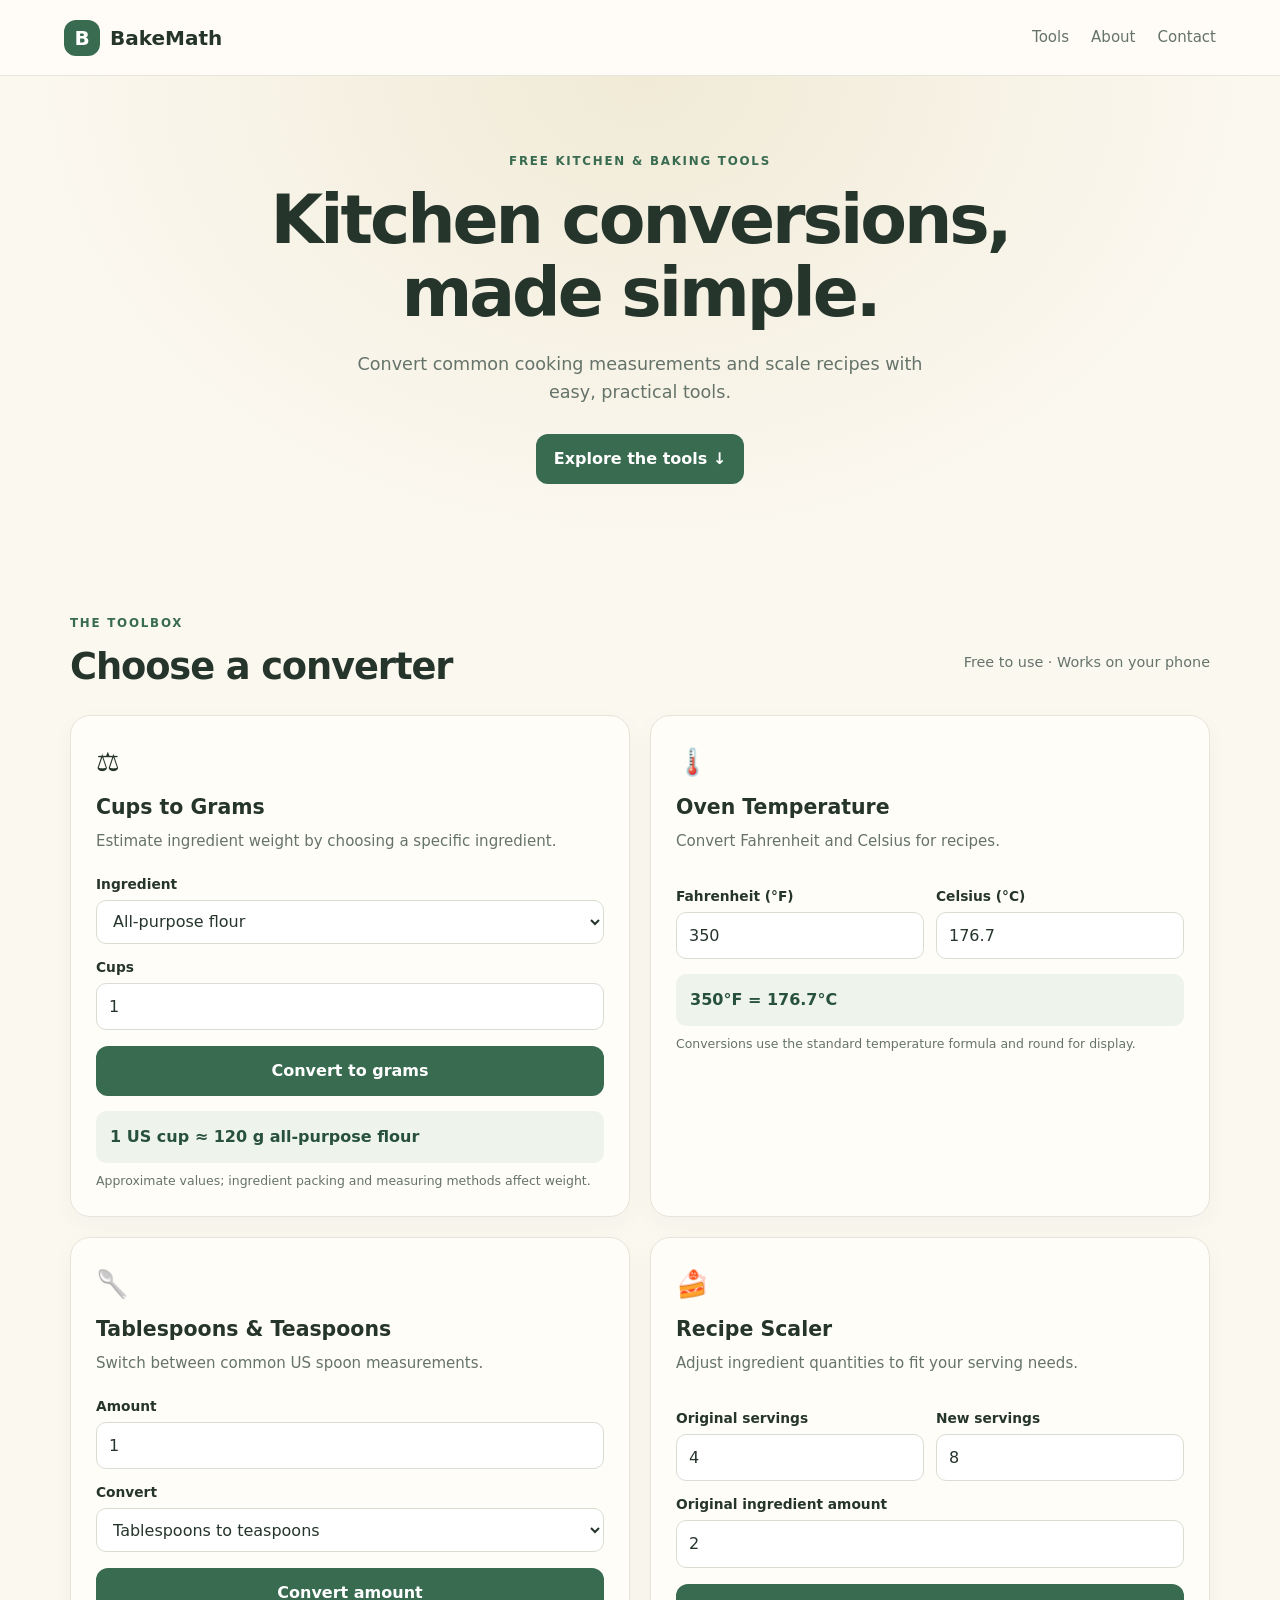
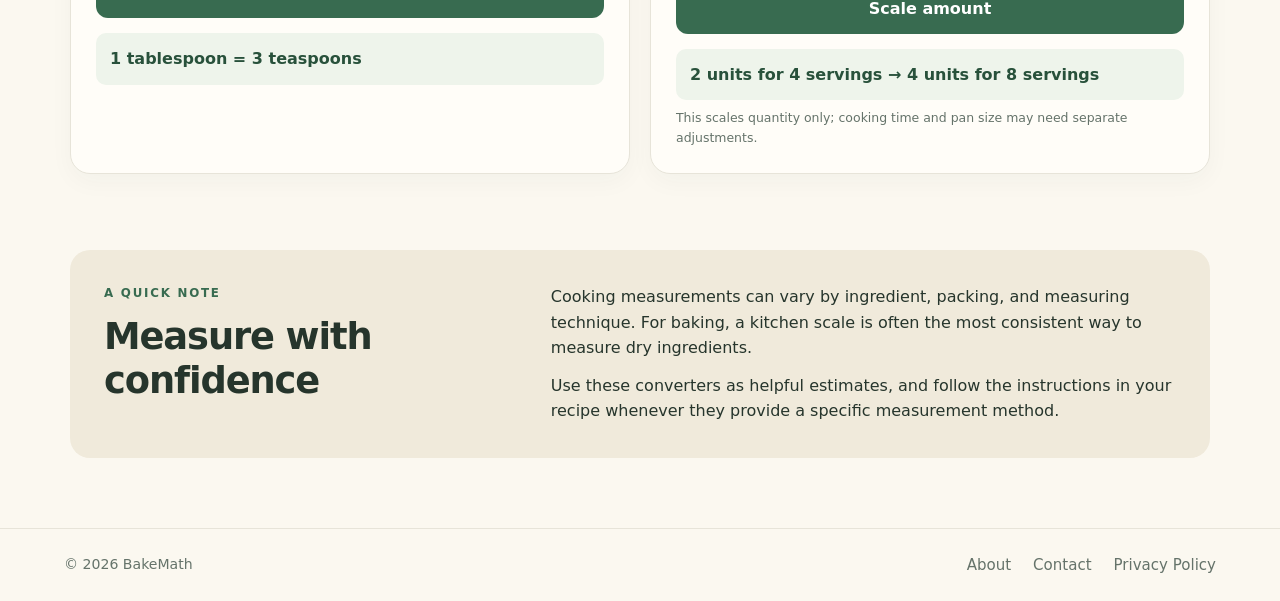
==== index.html @ f1872ac1 "Add files via upload" ====
<!doctype html>
<html lang="en">
<head>
  <meta charset="utf-8">
  <meta name="viewport" content="width=device-width, initial-scale=1">
  <title>Kitchen & Baking Converters | BakeMath</title>
  <meta name="description" content="Free kitchen and baking conversion tools for cups, grams, tablespoons, teaspoons, and oven temperatures.">
  <link rel="canonical" href="https://YOUR-DOMAIN.example/">
  <link rel="stylesheet" href="styles.css">
  <script defer src="app.js"></script>
</head>
<body>
<header class="site-header">
  <a class="brand" href="index.html" aria-label="BakeMath home"><span class="brand-mark">B</span> BakeMath</a>
  <nav><a href="#tools">Tools</a><a href="about.html">About</a><a href="contact.html">Contact</a></nav>
</header>
<main>
  <section class="hero">
    <p class="eyebrow">FREE KITCHEN & BAKING TOOLS</p>
    <h1>Kitchen conversions, made simple.</h1>
    <p class="hero-copy">Convert common cooking measurements and scale recipes with easy, practical tools.</p>
    <a class="button" href="#tools">Explore the tools ↓</a>
  </section>

  <section id="tools" class="section">
    <div class="section-heading"><div><p class="eyebrow">THE TOOLBOX</p><h2>Choose a converter</h2></div><p class="muted">Free to use · Works on your phone</p></div>
    <div class="tool-grid">
      <article class="tool-card">
        <div class="tool-icon">⚖️</div><h3>Cups to Grams</h3>
        <p>Estimate ingredient weight by choosing a specific ingredient.</p>
        <label for="ingredient">Ingredient</label>
        <select id="ingredient">
          <option value="flour">All-purpose flour</option><option value="sugar">Granulated sugar</option>
          <option value="brown">Packed brown sugar</option><option value="powdered">Powdered sugar</option>
          <option value="butter">Butter</option><option value="cocoa">Cocoa powder</option><option value="water">Water</option>
        </select>
        <label for="cups">Cups</label><input id="cups" type="number" min="0" step="any" value="1">
        <button id="convert-cups" class="button full">Convert to grams</button>
        <p id="cups-result" class="result" aria-live="polite">1 US cup ≈ 120 g all-purpose flour</p>
        <p class="fine-print">Approximate values; ingredient packing and measuring methods affect weight.</p>
      </article>
      <article class="tool-card">
        <div class="tool-icon">🌡️</div><h3>Oven Temperature</h3>
        <p>Convert Fahrenheit and Celsius for recipes.</p>
        <div class="two-fields"><div><label for="fahrenheit">Fahrenheit (°F)</label><input id="fahrenheit" type="number" value="350" step="any"></div><div><label for="celsius">Celsius (°C)</label><input id="celsius" type="number" value="177" step="any"></div></div>
        <p id="temp-result" class="result" aria-live="polite">350°F = 176.7°C</p>
        <p class="fine-print">Conversions use the standard temperature formula and round for display.</p>
      </article>
      <article class="tool-card">
        <div class="tool-icon">🥄</div><h3>Tablespoons & Teaspoons</h3>
        <p>Switch between common US spoon measurements.</p>
        <label for="spoon-amount">Amount</label><input id="spoon-amount" type="number" min="0" step="any" value="1">
        <label for="spoon-direction">Convert</label><select id="spoon-direction"><option value="tbsp-tsp">Tablespoons to teaspoons</option><option value="tsp-tbsp">Teaspoons to tablespoons</option></select>
        <button id="convert-spoon" class="button full">Convert amount</button>
        <p id="spoon-result" class="result" aria-live="polite">1 tablespoon = 3 teaspoons</p>
      </article>
      <article class="tool-card">
        <div class="tool-icon">🍰</div><h3>Recipe Scaler</h3>
        <p>Adjust ingredient quantities to fit your serving needs.</p>
        <div class="two-fields"><div><label for="original-servings">Original servings</label><input id="original-servings" type="number" min="1" step="1" value="4"></div><div><label for="new-servings">New servings</label><input id="new-servings" type="number" min="1" step="1" value="8"></div></div>
        <label for="original-amount">Original ingredient amount</label><input id="original-amount" type="number" min="0" step="any" value="2">
        <button id="scale-recipe" class="button full">Scale amount</button>
        <p id="scale-result" class="result" aria-live="polite">2 units for 4 servings → 4 units for 8 servings</p>
        <p class="fine-print">This scales quantity only; cooking time and pan size may need separate adjustments.</p>
      </article>
    </div>
  </section>

  <section class="info-section">
    <div><p class="eyebrow">A QUICK NOTE</p><h2>Measure with confidence</h2></div>
    <div><p>Cooking measurements can vary by ingredient, packing, and measuring technique. For baking, a kitchen scale is often the most consistent way to measure dry ingredients.</p><p>Use these converters as helpful estimates, and follow the instructions in your recipe whenever they provide a specific measurement method.</p></div>
  </section>
</main>
<footer class="site-footer"><span>© <span id="year"></span> BakeMath</span><div><a href="about.html">About</a><a href="contact.html">Contact</a><a href="privacy.html">Privacy Policy</a></div></footer>
</body>
</html>
---- styles.css ----
:root{--ink:#26352c;--muted:#65736a;--green:#386b50;--green-dark:#28513b;--cream:#fbf8f0;--paper:#fffdf8;--line:#e7e4d9;--gold:#e7b85b}
*{box-sizing:border-box}html{scroll-behavior:smooth}body{margin:0;background:var(--cream);color:var(--ink);font-family:Inter,ui-sans-serif,system-ui,-apple-system,BlinkMacSystemFont,"Segoe UI",sans-serif;line-height:1.6}.site-header{height:auto;min-height:76px;padding:16px max(5vw,20px);display:flex;align-items:center;justify-content:space-between;gap:20px;border-bottom:1px solid var(--line);background:rgba(255,253,248,.92)}.brand{display:flex;align-items:center;gap:10px;color:var(--ink);text-decoration:none;font-weight:800;font-size:1.25rem}.brand-mark{display:grid;place-items:center;width:36px;height:36px;border-radius:12px;background:var(--green);color:white;font-weight:900}.site-header nav,.site-footer div{display:flex;gap:22px;flex-wrap:wrap}.site-header nav a,.site-footer a{color:var(--muted);text-decoration:none;font-size:.94rem}.site-header nav a:hover,.site-footer a:hover{color:var(--green)}.hero{padding:76px 20px 82px;text-align:center;background:radial-gradient(ellipse at top,#f0ead6 0%,var(--cream) 68%)}.eyebrow{font-size:.74rem;letter-spacing:.15em;font-weight:800;color:var(--green);margin:0 0 12px}.hero h1{font-size:clamp(2.3rem,6vw,4.25rem);line-height:1.08;letter-spacing:-.045em;max-width:800px;margin:0 auto 20px}.hero-copy{max-width:600px;margin:0 auto 28px;color:var(--muted);font-size:1.1rem}.button{display:inline-flex;align-items:center;justify-content:center;border:0;border-radius:12px;padding:12px 18px;background:var(--green);color:white;font:inherit;font-weight:750;text-decoration:none;cursor:pointer;transition:background .15s}.button:hover{background:var(--green-dark)}.button:focus-visible,input:focus-visible,select:focus-visible{outline:3px solid var(--gold);outline-offset:2px}.section{max-width:1180px;margin:0 auto;padding:48px 20px 76px}.section-heading{display:flex;justify-content:space-between;align-items:end;gap:20px;margin-bottom:26px}.section h2,.info-section h2{font-size:clamp(1.7rem,3vw,2.3rem);letter-spacing:-.03em;line-height:1.2;margin:0}.muted{color:var(--muted);font-size:.9rem}.tool-grid{display:grid;grid-template-columns:repeat(2,minmax(0,1fr));gap:20px}.tool-card{background:var(--paper);border:1px solid var(--line);border-radius:20px;padding:25px;box-shadow:0 8px 24px rgba(38,53,44,.035)}.tool-icon{font-size:1.65rem;margin-bottom:8px}.tool-card h3{margin:0 0 5px;font-size:1.28rem}.tool-card>p:not(.result):not(.fine-print){margin:0 0 20px;color:var(--muted);font-size:.94rem}.tool-card label{display:block;font-size:.86rem;font-weight:700;margin:12px 0 5px}.tool-card input,.tool-card select{width:100%;min-height:44px;padding:10px 12px;border:1px solid #d9ddd4;border-radius:10px;background:#fff;color:var(--ink);font:inherit}.full{width:100%;margin-top:16px}.result{padding:13px 14px;margin:15px 0 8px;border-radius:10px;background:#eef4eb;color:var(--green-dark);font-weight:800;overflow-wrap:anywhere}.fine-print{font-size:.78rem;color:var(--muted);margin:8px 0 0}.two-fields{display:grid;grid-template-columns:1fr 1fr;gap:12px}.info-section{max-width:1140px;margin:0 auto 70px;padding:34px;display:grid;grid-template-columns:.8fr 1.2fr;gap:30px;border-radius:20px;background:#f0eadb}.info-section p{margin:0 0 12px}.info-section p:last-child{margin-bottom:0}.site-footer{border-top:1px solid var(--line);padding:24px max(5vw,20px);display:flex;justify-content:space-between;gap:18px;flex-wrap:wrap;color:var(--muted);font-size:.88rem}.content-page{max-width:820px;margin:0 auto;padding:64px 22px 90px;min-height:65vh}.content-page h1{font-size:clamp(2rem,5vw,3.3rem);line-height:1.15}.content-page h2{margin-top:30px}.content-page p,.content-page li{color:#4f5d53}.content-page a{color:var(--green)}
@media(max-width:720px){.site-header{align-items:flex-start;flex-direction:column}.site-header nav{gap:16px}.hero{padding:58px 20px}.section-heading{align-items:flex-start;flex-direction:column}.tool-grid{grid-template-columns:1fr}.tool-card{padding:21px}.info-section{grid-template-columns:1fr;margin:0 16px 50px;padding:24px}.site-footer{flex-direction:column}.two-fields{gap:10px}}
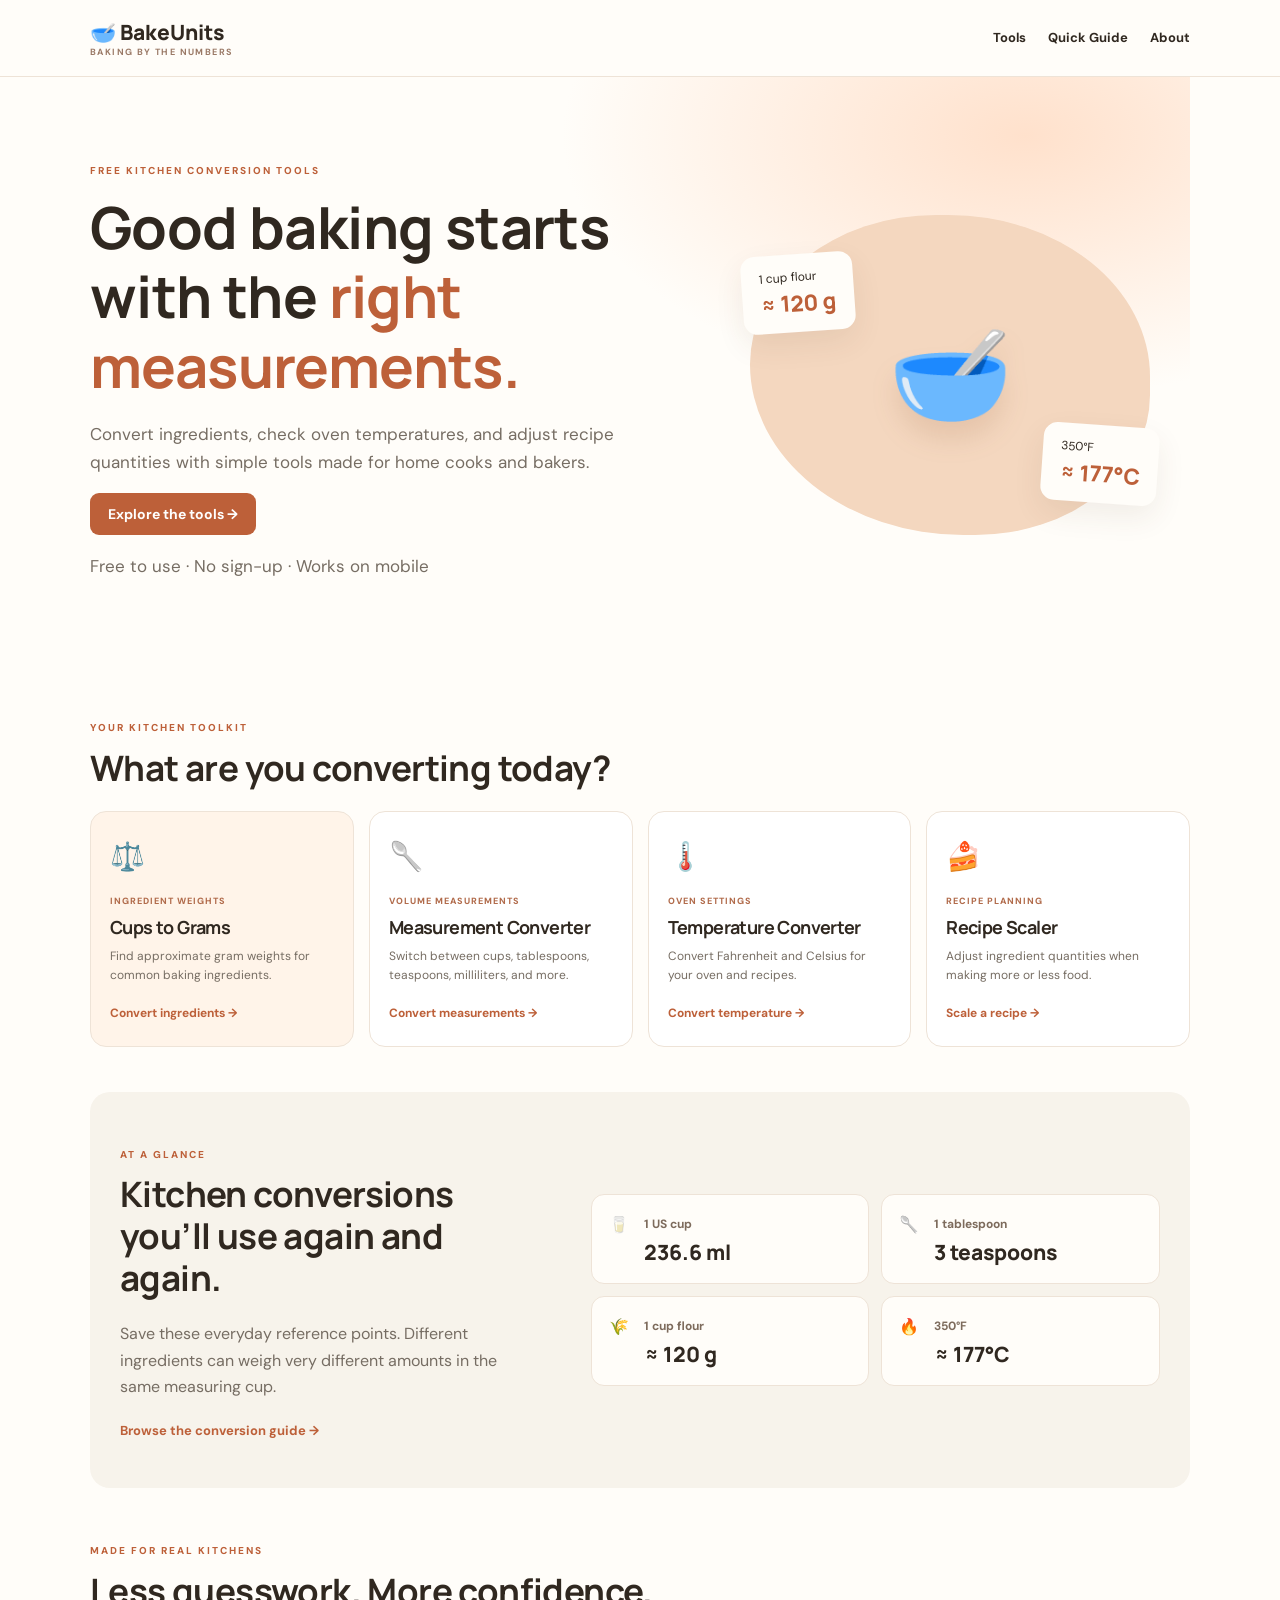
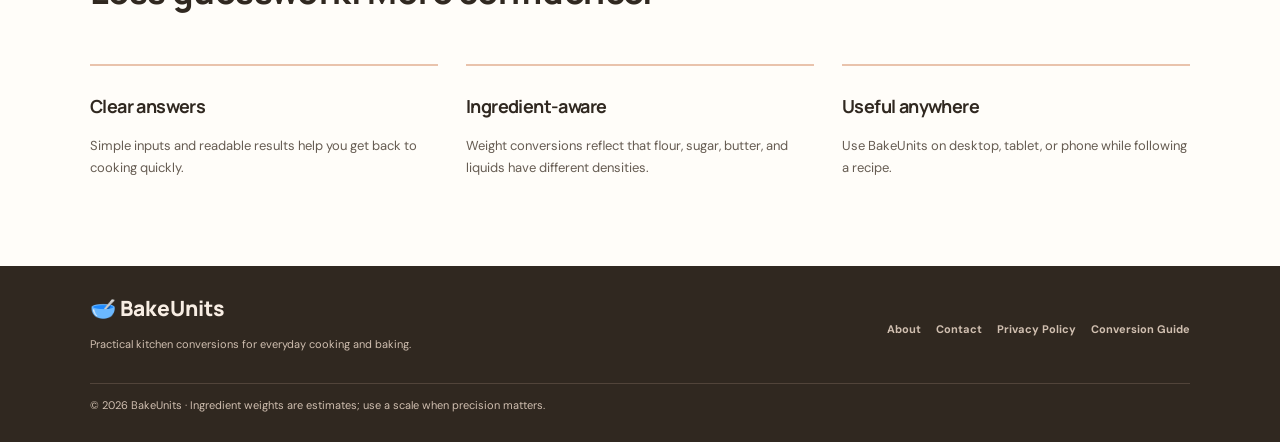
==== commit bfe70e5f: "Add files via upload" ====
--- a/index.html
+++ b/index.html
@@ -1,76 +1 @@
-<!doctype html>
-<html lang="en">
-<head>
-  <meta charset="utf-8">
-  <meta name="viewport" content="width=device-width, initial-scale=1">
-  <title>Kitchen & Baking Converters | BakeMath</title>
-  <meta name="description" content="Free kitchen and baking conversion tools for cups, grams, tablespoons, teaspoons, and oven temperatures.">
-  <link rel="canonical" href="https://YOUR-DOMAIN.example/">
-  <link rel="stylesheet" href="styles.css">
-  <script defer src="app.js"></script>
-</head>
-<body>
-<header class="site-header">
-  <a class="brand" href="index.html" aria-label="BakeMath home"><span class="brand-mark">B</span> BakeMath</a>
-  <nav><a href="#tools">Tools</a><a href="about.html">About</a><a href="contact.html">Contact</a></nav>
-</header>
-<main>
-  <section class="hero">
-    <p class="eyebrow">FREE KITCHEN & BAKING TOOLS</p>
-    <h1>Kitchen conversions, made simple.</h1>
-    <p class="hero-copy">Convert common cooking measurements and scale recipes with easy, practical tools.</p>
-    <a class="button" href="#tools">Explore the tools ↓</a>
-  </section>
-
-  <section id="tools" class="section">
-    <div class="section-heading"><div><p class="eyebrow">THE TOOLBOX</p><h2>Choose a converter</h2></div><p class="muted">Free to use · Works on your phone</p></div>
-    <div class="tool-grid">
-      <article class="tool-card">
-        <div class="tool-icon">⚖️</div><h3>Cups to Grams</h3>
-        <p>Estimate ingredient weight by choosing a specific ingredient.</p>
-        <label for="ingredient">Ingredient</label>
-        <select id="ingredient">
-          <option value="flour">All-purpose flour</option><option value="sugar">Granulated sugar</option>
-          <option value="brown">Packed brown sugar</option><option value="powdered">Powdered sugar</option>
-          <option value="butter">Butter</option><option value="cocoa">Cocoa powder</option><option value="water">Water</option>
-        </select>
-        <label for="cups">Cups</label><input id="cups" type="number" min="0" step="any" value="1">
-        <button id="convert-cups" class="button full">Convert to grams</button>
-        <p id="cups-result" class="result" aria-live="polite">1 US cup ≈ 120 g all-purpose flour</p>
-        <p class="fine-print">Approximate values; ingredient packing and measuring methods affect weight.</p>
-      </article>
-      <article class="tool-card">
-        <div class="tool-icon">🌡️</div><h3>Oven Temperature</h3>
-        <p>Convert Fahrenheit and Celsius for recipes.</p>
-        <div class="two-fields"><div><label for="fahrenheit">Fahrenheit (°F)</label><input id="fahrenheit" type="number" value="350" step="any"></div><div><label for="celsius">Celsius (°C)</label><input id="celsius" type="number" value="177" step="any"></div></div>
-        <p id="temp-result" class="result" aria-live="polite">350°F = 176.7°C</p>
-        <p class="fine-print">Conversions use the standard temperature formula and round for display.</p>
-      </article>
-      <article class="tool-card">
-        <div class="tool-icon">🥄</div><h3>Tablespoons & Teaspoons</h3>
-        <p>Switch between common US spoon measurements.</p>
-        <label for="spoon-amount">Amount</label><input id="spoon-amount" type="number" min="0" step="any" value="1">
-        <label for="spoon-direction">Convert</label><select id="spoon-direction"><option value="tbsp-tsp">Tablespoons to teaspoons</option><option value="tsp-tbsp">Teaspoons to tablespoons</option></select>
-        <button id="convert-spoon" class="button full">Convert amount</button>
-        <p id="spoon-result" class="result" aria-live="polite">1 tablespoon = 3 teaspoons</p>
-      </article>
-      <article class="tool-card">
-        <div class="tool-icon">🍰</div><h3>Recipe Scaler</h3>
-        <p>Adjust ingredient quantities to fit your serving needs.</p>
-        <div class="two-fields"><div><label for="original-servings">Original servings</label><input id="original-servings" type="number" min="1" step="1" value="4"></div><div><label for="new-servings">New servings</label><input id="new-servings" type="number" min="1" step="1" value="8"></div></div>
-        <label for="original-amount">Original ingredient amount</label><input id="original-amount" type="number" min="0" step="any" value="2">
-        <button id="scale-recipe" class="button full">Scale amount</button>
-        <p id="scale-result" class="result" aria-live="polite">2 units for 4 servings → 4 units for 8 servings</p>
-        <p class="fine-print">This scales quantity only; cooking time and pan size may need separate adjustments.</p>
-      </article>
-    </div>
-  </section>
-
-  <section class="info-section">
-    <div><p class="eyebrow">A QUICK NOTE</p><h2>Measure with confidence</h2></div>
-    <div><p>Cooking measurements can vary by ingredient, packing, and measuring technique. For baking, a kitchen scale is often the most consistent way to measure dry ingredients.</p><p>Use these converters as helpful estimates, and follow the instructions in your recipe whenever they provide a specific measurement method.</p></div>
-  </section>
-</main>
-<footer class="site-footer"><span>© <span id="year"></span> BakeMath</span><div><a href="about.html">About</a><a href="contact.html">Contact</a><a href="privacy.html">Privacy Policy</a></div></footer>
-</body>
-</html>+<!doctype html><html lang="en"><head><meta charset="utf-8"><meta name="viewport" content="width=device-width,initial-scale=1"><title>Free Kitchen & Baking Converters | BakeUnits</title><meta name="description" content="Convert cups to grams by ingredient, kitchen measurements, oven temperatures, and recipe quantities with free BakeUnits tools."><link rel="canonical" href="https://bakeunits.com/"><link rel="stylesheet" href="/styles.css"><script defer src="/app.js"></script></head><body><header><a class="brand" href="/">🥣 BakeUnits <small>BAKING BY THE NUMBERS</small></a><nav><a href="#tools">Tools</a><a href="/conversions.html">Quick Guide</a><a href="/about.html">About</a></nav></header><main><section class="hero"><div><p class="eyebrow">FREE KITCHEN CONVERSION TOOLS</p><h1>Good baking starts with the <em>right measurements.</em></h1><p>Convert ingredients, check oven temperatures, and adjust recipe quantities with simple tools made for home cooks and bakers.</p><a class="button" href="#tools">Explore the tools →</a><p class="sub">Free to use · No sign-up · Works on mobile</p></div><div class="art"><div class="bubble">1 cup flour<strong>≈ 120 g</strong></div><div class="bowl">🥣</div><div class="bubble second">350°F<strong>≈ 177°C</strong></div></div></section><section id="tools"><p class="eyebrow">YOUR KITCHEN TOOLKIT</p><h2>What are you converting today?</h2><div class="cards"><a class="card" href="/cups-to-grams.html"><span>⚖️</span><small>INGREDIENT WEIGHTS</small><h3>Cups to Grams</h3><p>Find approximate gram weights for common baking ingredients.</p><b>Convert ingredients →</b></a><a class="card" href="/measurement-converter.html"><span>🥄</span><small>VOLUME MEASUREMENTS</small><h3>Measurement Converter</h3><p>Switch between cups, tablespoons, teaspoons, milliliters, and more.</p><b>Convert measurements →</b></a><a class="card" href="/temperature-converter.html"><span>🌡️</span><small>OVEN SETTINGS</small><h3>Temperature Converter</h3><p>Convert Fahrenheit and Celsius for your oven and recipes.</p><b>Convert temperature →</b></a><a class="card" href="/recipe-scaler.html"><span>🍰</span><small>RECIPE PLANNING</small><h3>Recipe Scaler</h3><p>Adjust ingredient quantities when making more or less food.</p><b>Scale a recipe →</b></a></div></section><section class="quick"><div><p class="eyebrow">AT A GLANCE</p><h2>Kitchen conversions you’ll use again and again.</h2><p>Save these everyday reference points. Different ingredients can weigh very different amounts in the same measuring cup.</p><a href="/conversions.html">Browse the conversion guide →</a></div><div class="facts"><div>🥛 <b>1 US cup</b><strong>236.6 ml</strong></div><div>🥄 <b>1 tablespoon</b><strong>3 teaspoons</strong></div><div>🌾 <b>1 cup flour</b><strong>≈ 120 g</strong></div><div>🔥 <b>350°F</b><strong>≈ 177°C</strong></div></div></section><section><p class="eyebrow">MADE FOR REAL KITCHENS</p><h2>Less guesswork. More confidence.</h2><div class="benefits"><article><h3>Clear answers</h3><p>Simple inputs and readable results help you get back to cooking quickly.</p></article><article><h3>Ingredient-aware</h3><p>Weight conversions reflect that flour, sugar, butter, and liquids have different densities.</p></article><article><h3>Useful anywhere</h3><p>Use BakeUnits on desktop, tablet, or phone while following a recipe.</p></article></div></section></main><footer><div><a class="brand" href="/">🥣 BakeUnits</a><p>Practical kitchen conversions for everyday cooking and baking.</p></div><nav><a href="/about.html">About</a><a href="/contact.html">Contact</a><a href="/privacy.html">Privacy Policy</a><a href="/conversions.html">Conversion Guide</a></nav><p>© <span data-year>2026</span> BakeUnits · Ingredient weights are estimates; use a scale when precision matters.</p></footer></body></html>
--- a/styles.css
+++ b/styles.css
@@ -1,3 +1 @@
-:root{--ink:#26352c;--muted:#65736a;--green:#386b50;--green-dark:#28513b;--cream:#fbf8f0;--paper:#fffdf8;--line:#e7e4d9;--gold:#e7b85b}
-*{box-sizing:border-box}html{scroll-behavior:smooth}body{margin:0;background:var(--cream);color:var(--ink);font-family:Inter,ui-sans-serif,system-ui,-apple-system,BlinkMacSystemFont,"Segoe UI",sans-serif;line-height:1.6}.site-header{height:auto;min-height:76px;padding:16px max(5vw,20px);display:flex;align-items:center;justify-content:space-between;gap:20px;border-bottom:1px solid var(--line);background:rgba(255,253,248,.92)}.brand{display:flex;align-items:center;gap:10px;color:var(--ink);text-decoration:none;font-weight:800;font-size:1.25rem}.brand-mark{display:grid;place-items:center;width:36px;height:36px;border-radius:12px;background:var(--green);color:white;font-weight:900}.site-header nav,.site-footer div{display:flex;gap:22px;flex-wrap:wrap}.site-header nav a,.site-footer a{color:var(--muted);text-decoration:none;font-size:.94rem}.site-header nav a:hover,.site-footer a:hover{color:var(--green)}.hero{padding:76px 20px 82px;text-align:center;background:radial-gradient(ellipse at top,#f0ead6 0%,var(--cream) 68%)}.eyebrow{font-size:.74rem;letter-spacing:.15em;font-weight:800;color:var(--green);margin:0 0 12px}.hero h1{font-size:clamp(2.3rem,6vw,4.25rem);line-height:1.08;letter-spacing:-.045em;max-width:800px;margin:0 auto 20px}.hero-copy{max-width:600px;margin:0 auto 28px;color:var(--muted);font-size:1.1rem}.button{display:inline-flex;align-items:center;justify-content:center;border:0;border-radius:12px;padding:12px 18px;background:var(--green);color:white;font:inherit;font-weight:750;text-decoration:none;cursor:pointer;transition:background .15s}.button:hover{background:var(--green-dark)}.button:focus-visible,input:focus-visible,select:focus-visible{outline:3px solid var(--gold);outline-offset:2px}.section{max-width:1180px;margin:0 auto;padding:48px 20px 76px}.section-heading{display:flex;justify-content:space-between;align-items:end;gap:20px;margin-bottom:26px}.section h2,.info-section h2{font-size:clamp(1.7rem,3vw,2.3rem);letter-spacing:-.03em;line-height:1.2;margin:0}.muted{color:var(--muted);font-size:.9rem}.tool-grid{display:grid;grid-template-columns:repeat(2,minmax(0,1fr));gap:20px}.tool-card{background:var(--paper);border:1px solid var(--line);border-radius:20px;padding:25px;box-shadow:0 8px 24px rgba(38,53,44,.035)}.tool-icon{font-size:1.65rem;margin-bottom:8px}.tool-card h3{margin:0 0 5px;font-size:1.28rem}.tool-card>p:not(.result):not(.fine-print){margin:0 0 20px;color:var(--muted);font-size:.94rem}.tool-card label{display:block;font-size:.86rem;font-weight:700;margin:12px 0 5px}.tool-card input,.tool-card select{width:100%;min-height:44px;padding:10px 12px;border:1px solid #d9ddd4;border-radius:10px;background:#fff;color:var(--ink);font:inherit}.full{width:100%;margin-top:16px}.result{padding:13px 14px;margin:15px 0 8px;border-radius:10px;background:#eef4eb;color:var(--green-dark);font-weight:800;overflow-wrap:anywhere}.fine-print{font-size:.78rem;color:var(--muted);margin:8px 0 0}.two-fields{display:grid;grid-template-columns:1fr 1fr;gap:12px}.info-section{max-width:1140px;margin:0 auto 70px;padding:34px;display:grid;grid-template-columns:.8fr 1.2fr;gap:30px;border-radius:20px;background:#f0eadb}.info-section p{margin:0 0 12px}.info-section p:last-child{margin-bottom:0}.site-footer{border-top:1px solid var(--line);padding:24px max(5vw,20px);display:flex;justify-content:space-between;gap:18px;flex-wrap:wrap;color:var(--muted);font-size:.88rem}.content-page{max-width:820px;margin:0 auto;padding:64px 22px 90px;min-height:65vh}.content-page h1{font-size:clamp(2rem,5vw,3.3rem);line-height:1.15}.content-page h2{margin-top:30px}.content-page p,.content-page li{color:#4f5d53}.content-page a{color:var(--green)}
-@media(max-width:720px){.site-header{align-items:flex-start;flex-direction:column}.site-header nav{gap:16px}.hero{padding:58px 20px}.section-heading{align-items:flex-start;flex-direction:column}.tool-grid{grid-template-columns:1fr}.tool-card{padding:21px}.info-section{grid-template-columns:1fr;margin:0 16px 50px;padding:24px}.site-footer{flex-direction:column}.two-fields{gap:10px}}
+@import url('https://fonts.googleapis.com/css2?family=DM+Sans:wght@400;500;600;700&family=Manrope:wght@400;600;700;800&display=swap');:root{--ink:#302820;--muted:#766d63;--cream:#fff8f0;--orange:#bd6039;--line:#eee3d7;--sage:#dce5d6}*{box-sizing:border-box}body{margin:0;color:var(--ink);background:#fffdf9;font:16px/1.65 'DM Sans',Arial,sans-serif}a{color:inherit;text-decoration:none}header{background:#fffdf9;border-bottom:1px solid var(--line);padding:18px max(22px,calc((100% - 1100px)/2));display:flex;justify-content:space-between;align-items:center;gap:20px;position:sticky;top:0;z-index:5}.brand{font:800 21px Manrope,sans-serif}.brand small{display:block;font:700 9px 'DM Sans';letter-spacing:1.4px;color:#9a7966}nav{display:flex;gap:22px;font-size:13px;font-weight:700}nav a:hover,article a,footer a:hover{color:var(--orange)}main{max-width:1100px;width:calc(100% - 36px);margin:auto}.hero{display:grid;grid-template-columns:1.1fr .9fr;gap:35px;align-items:center;padding:76px 0 68px;background:radial-gradient(ellipse at 85% 10%,#ffe1cc,transparent 35%)}.eyebrow{font-size:10px;font-weight:800;letter-spacing:2px;color:var(--orange)}h1,h2,h3{font-family:Manrope,Arial,sans-serif;line-height:1.2;letter-spacing:-.6px}h1{font-size:clamp(38px,5vw,58px);margin:12px 0 20px}h1 em{font-style:normal;color:var(--orange)}h2{font-size:clamp(27px,3vw,35px);margin:10px 0 22px}h3{font-size:18px}p{color:var(--muted)}.hero>div:first-child>p:not(.eyebrow){font-size:17px;max-width:550px}.button,.primary{display:inline-block;background:var(--orange);color:white;border:0;border-radius:9px;padding:12px 18px;font:700 14px 'DM Sans';cursor:pointer}.sub{font-size:12px}.art{height:320px;max-width:400px;width:100%;margin:auto;background:#f4d7bf;border-radius:48% 52% 45% 55%;position:relative;display:grid;place-items:center}.bowl{font-size:100px;filter:drop-shadow(0 18px 12px #91532b22)}.bubble{position:absolute;top:12%;left:-2%;background:#fffdf9;padding:14px 18px;border-radius:14px;box-shadow:0 12px 30px #51372215;font-size:12px;transform:rotate(-4deg)}.bubble strong{display:block;font:800 22px Manrope;color:var(--orange)}.bubble.second{top:auto;left:auto;right:-2%;bottom:10%;transform:rotate(4deg)}section:not(.hero){padding:45px 0}.cards{display:grid;grid-template-columns:repeat(4,1fr);gap:15px}.card{padding:22px 19px;border:1px solid var(--line);border-radius:16px;background:white;min-height:235px;display:flex;flex-direction:column;transition:.2s}.card:first-child{background:#fff4e9}.card:hover{transform:translateY(-4px);border-color:#e4b79e;box-shadow:0 15px 30px #51372210}.card span{font-size:28px}.card small{font-size:9px;letter-spacing:1px;color:#b16b4b;font-weight:800;margin-top:14px}.card h3{margin:8px 0}.card p{font-size:12px;margin:0 0 18px}.card b{color:var(--orange);font-size:12px;margin-top:auto}.quick{background:#f7f3eb;display:grid;grid-template-columns:.85fr 1.15fr;gap:50px;align-items:center;padding:45px 30px!important;border-radius:20px}.quick a{font-weight:700;color:var(--orange);font-size:13px}.facts{display:grid;grid-template-columns:1fr 1fr;gap:12px}.facts div{background:#fffdf9;border:1px solid var(--line);border-radius:13px;padding:17px;display:grid;grid-template-columns:35px 1fr;align-items:center}.facts div:first-letter{font-size:20px}.facts b{font-size:12px;color:#7d6b5c}.facts strong{font:800 21px Manrope;grid-column:2}.benefits{display:grid;grid-template-columns:repeat(3,1fr);gap:28px}.benefits article{border-top:2px solid #e9c3ac;padding-top:12px}.benefits p{font-size:13px}.inner{padding:45px 0 75px}.inner h1{font-size:clamp(35px,4vw,46px)}.inner>p{max-width:760px}.columns{display:grid;grid-template-columns:1fr 1fr;gap:20px;margin:30px 0}.panel{background:#fff;border:1px solid var(--line);border-radius:16px;padding:23px;min-width:0}.panel h2{font-size:20px;margin:0 0 18px}.panel h3{font-size:16px}.panel label{display:block;font-size:12px;font-weight:700;color:#64584d;margin:0 0 15px}.panel input,.panel select{display:block;width:100%;padding:12px;margin-top:6px;border:1px solid #e4d7ca;border-radius:9px;background:#fffdf9;font:14px 'DM Sans';color:var(--ink)}.two{display:grid;grid-template-columns:1fr 1fr;gap:12px}.chips{display:flex;flex-wrap:wrap;gap:7px;margin:8px 0 15px}.chips button{border:1px solid #e8d9ca;background:#fffaf5;color:#7b5d49;padding:7px 10px;border-radius:8px;font:600 11px 'DM Sans';cursor:pointer}.chips button:hover{border-color:var(--orange)}.result{background:#fff4e9;border:1px solid #f2d8c5;border-radius:12px;padding:17px;margin-top:12px}.result small{color:#8a6d5a}.result strong{display:block;font:800 29px Manrope;color:var(--orange);overflow-wrap:anywhere}.result p{font-size:12px;margin-bottom:0}.note{background:#f8f5ef;padding:14px;border-radius:10px;font-size:12px;color:#766d63;margin-top:16px}table{border-collapse:collapse;width:100%;font-size:13px}td,th{padding:10px;text-align:left;border-bottom:1px solid var(--line)}th{background:#fbf3ea;font-size:11px}article{max-width:800px;margin:30px 0}article h2{font-size:23px;margin:28px 0 10px}article p,article li{font-size:14px;color:#665c52}footer{background:#302820;color:#f8eee4;padding:28px max(22px,calc((100% - 1100px)/2));display:flex;align-items:center;justify-content:space-between;gap:18px;flex-wrap:wrap}footer p,footer nav{font-size:11px;color:#d0bfb0}footer nav{display:flex;gap:15px;flex-wrap:wrap}footer>p{width:100%;border-top:1px solid #51443a;padding-top:12px;margin:0}.prose{max-width:820px}.prose h2{font-size:23px;margin:28px 0 10px}.prose p{font-size:14px}.ingredient-row{display:grid;grid-template-columns:1fr 1.3fr;gap:10px}@media(max-width:850px){.cards{grid-template-columns:repeat(2,1fr)}.columns{grid-template-columns:1fr}.hero{gap:18px}.quick{gap:24px}}@media(max-width:600px){header{padding:14px 18px}.brand{font-size:18px}nav{gap:12px;font-size:12px}.hero{grid-template-columns:1fr;padding:42px 0 25px}.hero h1{font-size:42px}.art{height:250px;width:85%;margin:15px auto 0}.cards{gap:10px}.card{padding:15px;min-height:225px}.card h3{font-size:16px}.card p{font-size:11px}.quick{grid-template-columns:1fr;padding:25px 17px!important}.facts{gap:9px}.facts div{padding:12px 9px;grid-template-columns:28px 1fr}.facts strong{font-size:18px}.benefits{grid-template-columns:1fr;gap:10px}.two{gap:8px}.panel{padding:17px}.inner{padding-top:30px}.ingredient-row{gap:8px}footer{align-items:flex-start;flex-direction:column}footer>p{width:100%}}
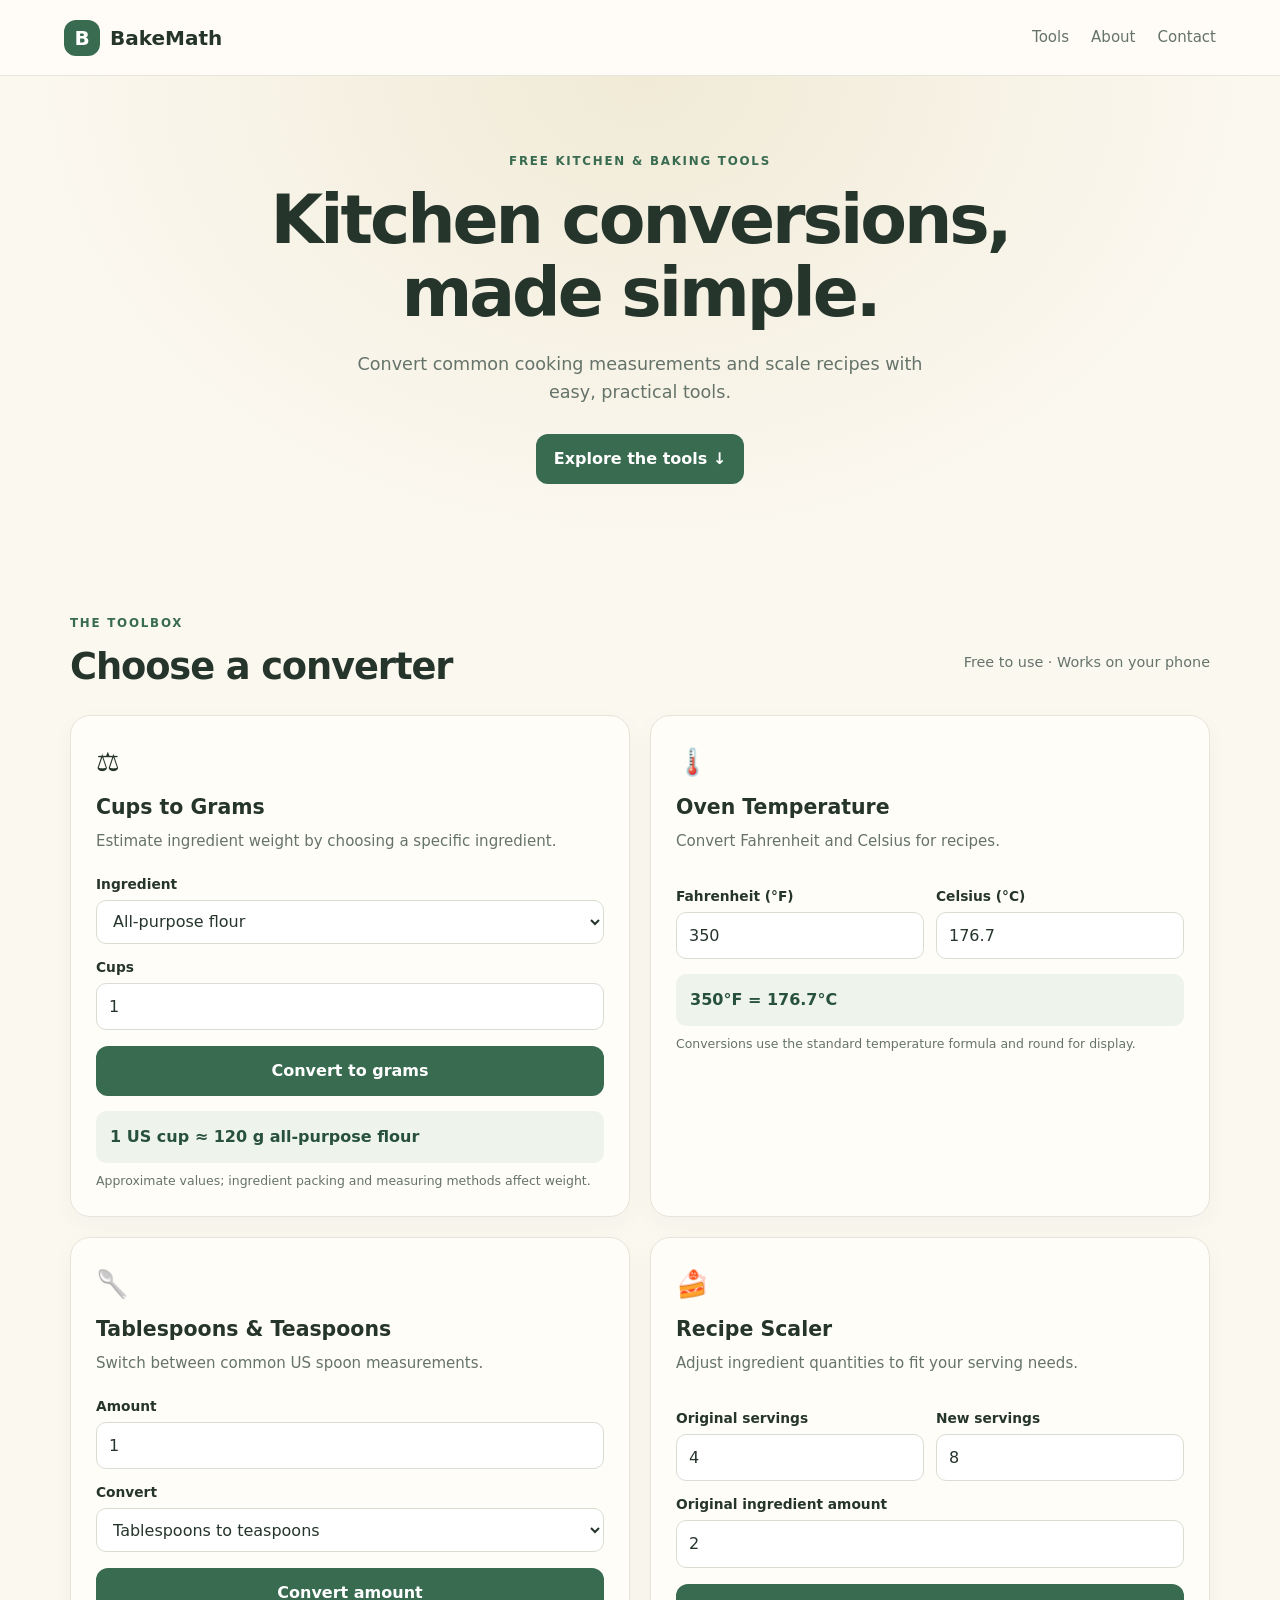
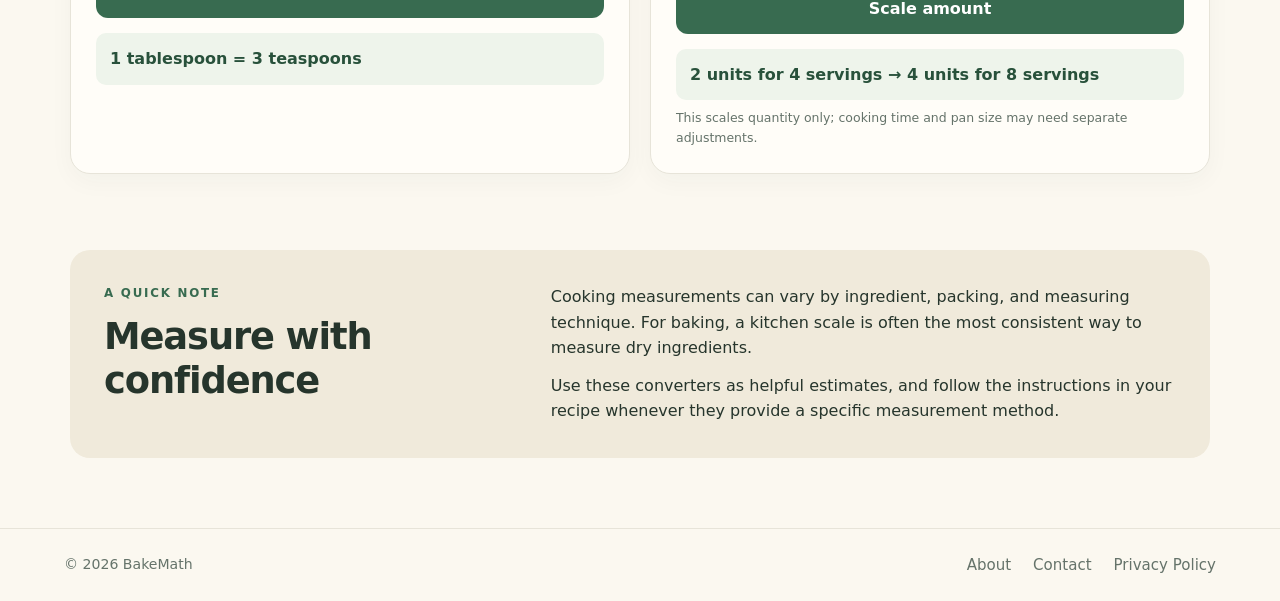
==== commit cb46049d: "Add files via upload" ====
--- a/index.html
+++ b/index.html
@@ -1 +1,76 @@
-<!doctype html><html lang="en"><head><meta charset="utf-8"><meta name="viewport" content="width=device-width,initial-scale=1"><title>Free Kitchen & Baking Converters | BakeUnits</title><meta name="description" content="Convert cups to grams by ingredient, kitchen measurements, oven temperatures, and recipe quantities with free BakeUnits tools."><link rel="canonical" href="https://bakeunits.com/"><link rel="stylesheet" href="/styles.css"><script defer src="/app.js"></script></head><body><header><a class="brand" href="/">🥣 BakeUnits <small>BAKING BY THE NUMBERS</small></a><nav><a href="#tools">Tools</a><a href="/conversions.html">Quick Guide</a><a href="/about.html">About</a></nav></header><main><section class="hero"><div><p class="eyebrow">FREE KITCHEN CONVERSION TOOLS</p><h1>Good baking starts with the <em>right measurements.</em></h1><p>Convert ingredients, check oven temperatures, and adjust recipe quantities with simple tools made for home cooks and bakers.</p><a class="button" href="#tools">Explore the tools →</a><p class="sub">Free to use · No sign-up · Works on mobile</p></div><div class="art"><div class="bubble">1 cup flour<strong>≈ 120 g</strong></div><div class="bowl">🥣</div><div class="bubble second">350°F<strong>≈ 177°C</strong></div></div></section><section id="tools"><p class="eyebrow">YOUR KITCHEN TOOLKIT</p><h2>What are you converting today?</h2><div class="cards"><a class="card" href="/cups-to-grams.html"><span>⚖️</span><small>INGREDIENT WEIGHTS</small><h3>Cups to Grams</h3><p>Find approximate gram weights for common baking ingredients.</p><b>Convert ingredients →</b></a><a class="card" href="/measurement-converter.html"><span>🥄</span><small>VOLUME MEASUREMENTS</small><h3>Measurement Converter</h3><p>Switch between cups, tablespoons, teaspoons, milliliters, and more.</p><b>Convert measurements →</b></a><a class="card" href="/temperature-converter.html"><span>🌡️</span><small>OVEN SETTINGS</small><h3>Temperature Converter</h3><p>Convert Fahrenheit and Celsius for your oven and recipes.</p><b>Convert temperature →</b></a><a class="card" href="/recipe-scaler.html"><span>🍰</span><small>RECIPE PLANNING</small><h3>Recipe Scaler</h3><p>Adjust ingredient quantities when making more or less food.</p><b>Scale a recipe →</b></a></div></section><section class="quick"><div><p class="eyebrow">AT A GLANCE</p><h2>Kitchen conversions you’ll use again and again.</h2><p>Save these everyday reference points. Different ingredients can weigh very different amounts in the same measuring cup.</p><a href="/conversions.html">Browse the conversion guide →</a></div><div class="facts"><div>🥛 <b>1 US cup</b><strong>236.6 ml</strong></div><div>🥄 <b>1 tablespoon</b><strong>3 teaspoons</strong></div><div>🌾 <b>1 cup flour</b><strong>≈ 120 g</strong></div><div>🔥 <b>350°F</b><strong>≈ 177°C</strong></div></div></section><section><p class="eyebrow">MADE FOR REAL KITCHENS</p><h2>Less guesswork. More confidence.</h2><div class="benefits"><article><h3>Clear answers</h3><p>Simple inputs and readable results help you get back to cooking quickly.</p></article><article><h3>Ingredient-aware</h3><p>Weight conversions reflect that flour, sugar, butter, and liquids have different densities.</p></article><article><h3>Useful anywhere</h3><p>Use BakeUnits on desktop, tablet, or phone while following a recipe.</p></article></div></section></main><footer><div><a class="brand" href="/">🥣 BakeUnits</a><p>Practical kitchen conversions for everyday cooking and baking.</p></div><nav><a href="/about.html">About</a><a href="/contact.html">Contact</a><a href="/privacy.html">Privacy Policy</a><a href="/conversions.html">Conversion Guide</a></nav><p>© <span data-year>2026</span> BakeUnits · Ingredient weights are estimates; use a scale when precision matters.</p></footer></body></html>+<!doctype html>
+<html lang="en">
+<head>
+  <meta charset="utf-8">
+  <meta name="viewport" content="width=device-width, initial-scale=1">
+  <title>Kitchen & Baking Converters | BakeMath</title>
+  <meta name="description" content="Free kitchen and baking conversion tools for cups, grams, tablespoons, teaspoons, and oven temperatures.">
+  <link rel="canonical" href="https://YOUR-DOMAIN.example/">
+  <link rel="stylesheet" href="styles.css">
+  <script defer src="app.js"></script>
+</head>
+<body>
+<header class="site-header">
+  <a class="brand" href="index.html" aria-label="BakeMath home"><span class="brand-mark">B</span> BakeMath</a>
+  <nav><a href="#tools">Tools</a><a href="about.html">About</a><a href="contact.html">Contact</a></nav>
+</header>
+<main>
+  <section class="hero">
+    <p class="eyebrow">FREE KITCHEN & BAKING TOOLS</p>
+    <h1>Kitchen conversions, made simple.</h1>
+    <p class="hero-copy">Convert common cooking measurements and scale recipes with easy, practical tools.</p>
+    <a class="button" href="#tools">Explore the tools ↓</a>
+  </section>
+
+  <section id="tools" class="section">
+    <div class="section-heading"><div><p class="eyebrow">THE TOOLBOX</p><h2>Choose a converter</h2></div><p class="muted">Free to use · Works on your phone</p></div>
+    <div class="tool-grid">
+      <article class="tool-card">
+        <div class="tool-icon">⚖️</div><h3>Cups to Grams</h3>
+        <p>Estimate ingredient weight by choosing a specific ingredient.</p>
+        <label for="ingredient">Ingredient</label>
+        <select id="ingredient">
+          <option value="flour">All-purpose flour</option><option value="sugar">Granulated sugar</option>
+          <option value="brown">Packed brown sugar</option><option value="powdered">Powdered sugar</option>
+          <option value="butter">Butter</option><option value="cocoa">Cocoa powder</option><option value="water">Water</option>
+        </select>
+        <label for="cups">Cups</label><input id="cups" type="number" min="0" step="any" value="1">
+        <button id="convert-cups" class="button full">Convert to grams</button>
+        <p id="cups-result" class="result" aria-live="polite">1 US cup ≈ 120 g all-purpose flour</p>
+        <p class="fine-print">Approximate values; ingredient packing and measuring methods affect weight.</p>
+      </article>
+      <article class="tool-card">
+        <div class="tool-icon">🌡️</div><h3>Oven Temperature</h3>
+        <p>Convert Fahrenheit and Celsius for recipes.</p>
+        <div class="two-fields"><div><label for="fahrenheit">Fahrenheit (°F)</label><input id="fahrenheit" type="number" value="350" step="any"></div><div><label for="celsius">Celsius (°C)</label><input id="celsius" type="number" value="177" step="any"></div></div>
+        <p id="temp-result" class="result" aria-live="polite">350°F = 176.7°C</p>
+        <p class="fine-print">Conversions use the standard temperature formula and round for display.</p>
+      </article>
+      <article class="tool-card">
+        <div class="tool-icon">🥄</div><h3>Tablespoons & Teaspoons</h3>
+        <p>Switch between common US spoon measurements.</p>
+        <label for="spoon-amount">Amount</label><input id="spoon-amount" type="number" min="0" step="any" value="1">
+        <label for="spoon-direction">Convert</label><select id="spoon-direction"><option value="tbsp-tsp">Tablespoons to teaspoons</option><option value="tsp-tbsp">Teaspoons to tablespoons</option></select>
+        <button id="convert-spoon" class="button full">Convert amount</button>
+        <p id="spoon-result" class="result" aria-live="polite">1 tablespoon = 3 teaspoons</p>
+      </article>
+      <article class="tool-card">
+        <div class="tool-icon">🍰</div><h3>Recipe Scaler</h3>
+        <p>Adjust ingredient quantities to fit your serving needs.</p>
+        <div class="two-fields"><div><label for="original-servings">Original servings</label><input id="original-servings" type="number" min="1" step="1" value="4"></div><div><label for="new-servings">New servings</label><input id="new-servings" type="number" min="1" step="1" value="8"></div></div>
+        <label for="original-amount">Original ingredient amount</label><input id="original-amount" type="number" min="0" step="any" value="2">
+        <button id="scale-recipe" class="button full">Scale amount</button>
+        <p id="scale-result" class="result" aria-live="polite">2 units for 4 servings → 4 units for 8 servings</p>
+        <p class="fine-print">This scales quantity only; cooking time and pan size may need separate adjustments.</p>
+      </article>
+    </div>
+  </section>
+
+  <section class="info-section">
+    <div><p class="eyebrow">A QUICK NOTE</p><h2>Measure with confidence</h2></div>
+    <div><p>Cooking measurements can vary by ingredient, packing, and measuring technique. For baking, a kitchen scale is often the most consistent way to measure dry ingredients.</p><p>Use these converters as helpful estimates, and follow the instructions in your recipe whenever they provide a specific measurement method.</p></div>
+  </section>
+</main>
+<footer class="site-footer"><span>© <span id="year"></span> BakeMath</span><div><a href="about.html">About</a><a href="contact.html">Contact</a><a href="privacy.html">Privacy Policy</a></div></footer>
+</body>
+</html>
--- a/styles.css
+++ b/styles.css
@@ -1 +1,3 @@
-@import url('https://fonts.googleapis.com/css2?family=DM+Sans:wght@400;500;600;700&family=Manrope:wght@400;600;700;800&display=swap');:root{--ink:#302820;--muted:#766d63;--cream:#fff8f0;--orange:#bd6039;--line:#eee3d7;--sage:#dce5d6}*{box-sizing:border-box}body{margin:0;color:var(--ink);background:#fffdf9;font:16px/1.65 'DM Sans',Arial,sans-serif}a{color:inherit;text-decoration:none}header{background:#fffdf9;border-bottom:1px solid var(--line);padding:18px max(22px,calc((100% - 1100px)/2));display:flex;justify-content:space-between;align-items:center;gap:20px;position:sticky;top:0;z-index:5}.brand{font:800 21px Manrope,sans-serif}.brand small{display:block;font:700 9px 'DM Sans';letter-spacing:1.4px;color:#9a7966}nav{display:flex;gap:22px;font-size:13px;font-weight:700}nav a:hover,article a,footer a:hover{color:var(--orange)}main{max-width:1100px;width:calc(100% - 36px);margin:auto}.hero{display:grid;grid-template-columns:1.1fr .9fr;gap:35px;align-items:center;padding:76px 0 68px;background:radial-gradient(ellipse at 85% 10%,#ffe1cc,transparent 35%)}.eyebrow{font-size:10px;font-weight:800;letter-spacing:2px;color:var(--orange)}h1,h2,h3{font-family:Manrope,Arial,sans-serif;line-height:1.2;letter-spacing:-.6px}h1{font-size:clamp(38px,5vw,58px);margin:12px 0 20px}h1 em{font-style:normal;color:var(--orange)}h2{font-size:clamp(27px,3vw,35px);margin:10px 0 22px}h3{font-size:18px}p{color:var(--muted)}.hero>div:first-child>p:not(.eyebrow){font-size:17px;max-width:550px}.button,.primary{display:inline-block;background:var(--orange);color:white;border:0;border-radius:9px;padding:12px 18px;font:700 14px 'DM Sans';cursor:pointer}.sub{font-size:12px}.art{height:320px;max-width:400px;width:100%;margin:auto;background:#f4d7bf;border-radius:48% 52% 45% 55%;position:relative;display:grid;place-items:center}.bowl{font-size:100px;filter:drop-shadow(0 18px 12px #91532b22)}.bubble{position:absolute;top:12%;left:-2%;background:#fffdf9;padding:14px 18px;border-radius:14px;box-shadow:0 12px 30px #51372215;font-size:12px;transform:rotate(-4deg)}.bubble strong{display:block;font:800 22px Manrope;color:var(--orange)}.bubble.second{top:auto;left:auto;right:-2%;bottom:10%;transform:rotate(4deg)}section:not(.hero){padding:45px 0}.cards{display:grid;grid-template-columns:repeat(4,1fr);gap:15px}.card{padding:22px 19px;border:1px solid var(--line);border-radius:16px;background:white;min-height:235px;display:flex;flex-direction:column;transition:.2s}.card:first-child{background:#fff4e9}.card:hover{transform:translateY(-4px);border-color:#e4b79e;box-shadow:0 15px 30px #51372210}.card span{font-size:28px}.card small{font-size:9px;letter-spacing:1px;color:#b16b4b;font-weight:800;margin-top:14px}.card h3{margin:8px 0}.card p{font-size:12px;margin:0 0 18px}.card b{color:var(--orange);font-size:12px;margin-top:auto}.quick{background:#f7f3eb;display:grid;grid-template-columns:.85fr 1.15fr;gap:50px;align-items:center;padding:45px 30px!important;border-radius:20px}.quick a{font-weight:700;color:var(--orange);font-size:13px}.facts{display:grid;grid-template-columns:1fr 1fr;gap:12px}.facts div{background:#fffdf9;border:1px solid var(--line);border-radius:13px;padding:17px;display:grid;grid-template-columns:35px 1fr;align-items:center}.facts div:first-letter{font-size:20px}.facts b{font-size:12px;color:#7d6b5c}.facts strong{font:800 21px Manrope;grid-column:2}.benefits{display:grid;grid-template-columns:repeat(3,1fr);gap:28px}.benefits article{border-top:2px solid #e9c3ac;padding-top:12px}.benefits p{font-size:13px}.inner{padding:45px 0 75px}.inner h1{font-size:clamp(35px,4vw,46px)}.inner>p{max-width:760px}.columns{display:grid;grid-template-columns:1fr 1fr;gap:20px;margin:30px 0}.panel{background:#fff;border:1px solid var(--line);border-radius:16px;padding:23px;min-width:0}.panel h2{font-size:20px;margin:0 0 18px}.panel h3{font-size:16px}.panel label{display:block;font-size:12px;font-weight:700;color:#64584d;margin:0 0 15px}.panel input,.panel select{display:block;width:100%;padding:12px;margin-top:6px;border:1px solid #e4d7ca;border-radius:9px;background:#fffdf9;font:14px 'DM Sans';color:var(--ink)}.two{display:grid;grid-template-columns:1fr 1fr;gap:12px}.chips{display:flex;flex-wrap:wrap;gap:7px;margin:8px 0 15px}.chips button{border:1px solid #e8d9ca;background:#fffaf5;color:#7b5d49;padding:7px 10px;border-radius:8px;font:600 11px 'DM Sans';cursor:pointer}.chips button:hover{border-color:var(--orange)}.result{background:#fff4e9;border:1px solid #f2d8c5;border-radius:12px;padding:17px;margin-top:12px}.result small{color:#8a6d5a}.result strong{display:block;font:800 29px Manrope;color:var(--orange);overflow-wrap:anywhere}.result p{font-size:12px;margin-bottom:0}.note{background:#f8f5ef;padding:14px;border-radius:10px;font-size:12px;color:#766d63;margin-top:16px}table{border-collapse:collapse;width:100%;font-size:13px}td,th{padding:10px;text-align:left;border-bottom:1px solid var(--line)}th{background:#fbf3ea;font-size:11px}article{max-width:800px;margin:30px 0}article h2{font-size:23px;margin:28px 0 10px}article p,article li{font-size:14px;color:#665c52}footer{background:#302820;color:#f8eee4;padding:28px max(22px,calc((100% - 1100px)/2));display:flex;align-items:center;justify-content:space-between;gap:18px;flex-wrap:wrap}footer p,footer nav{font-size:11px;color:#d0bfb0}footer nav{display:flex;gap:15px;flex-wrap:wrap}footer>p{width:100%;border-top:1px solid #51443a;padding-top:12px;margin:0}.prose{max-width:820px}.prose h2{font-size:23px;margin:28px 0 10px}.prose p{font-size:14px}.ingredient-row{display:grid;grid-template-columns:1fr 1.3fr;gap:10px}@media(max-width:850px){.cards{grid-template-columns:repeat(2,1fr)}.columns{grid-template-columns:1fr}.hero{gap:18px}.quick{gap:24px}}@media(max-width:600px){header{padding:14px 18px}.brand{font-size:18px}nav{gap:12px;font-size:12px}.hero{grid-template-columns:1fr;padding:42px 0 25px}.hero h1{font-size:42px}.art{height:250px;width:85%;margin:15px auto 0}.cards{gap:10px}.card{padding:15px;min-height:225px}.card h3{font-size:16px}.card p{font-size:11px}.quick{grid-template-columns:1fr;padding:25px 17px!important}.facts{gap:9px}.facts div{padding:12px 9px;grid-template-columns:28px 1fr}.facts strong{font-size:18px}.benefits{grid-template-columns:1fr;gap:10px}.two{gap:8px}.panel{padding:17px}.inner{padding-top:30px}.ingredient-row{gap:8px}footer{align-items:flex-start;flex-direction:column}footer>p{width:100%}}+:root{--ink:#26352c;--muted:#65736a;--green:#386b50;--green-dark:#28513b;--cream:#fbf8f0;--paper:#fffdf8;--line:#e7e4d9;--gold:#e7b85b}
+*{box-sizing:border-box}html{scroll-behavior:smooth}body{margin:0;background:var(--cream);color:var(--ink);font-family:Inter,ui-sans-serif,system-ui,-apple-system,BlinkMacSystemFont,"Segoe UI",sans-serif;line-height:1.6}.site-header{height:auto;min-height:76px;padding:16px max(5vw,20px);display:flex;align-items:center;justify-content:space-between;gap:20px;border-bottom:1px solid var(--line);background:rgba(255,253,248,.92)}.brand{display:flex;align-items:center;gap:10px;color:var(--ink);text-decoration:none;font-weight:800;font-size:1.25rem}.brand-mark{display:grid;place-items:center;width:36px;height:36px;border-radius:12px;background:var(--green);color:white;font-weight:900}.site-header nav,.site-footer div{display:flex;gap:22px;flex-wrap:wrap}.site-header nav a,.site-footer a{color:var(--muted);text-decoration:none;font-size:.94rem}.site-header nav a:hover,.site-footer a:hover{color:var(--green)}.hero{padding:76px 20px 82px;text-align:center;background:radial-gradient(ellipse at top,#f0ead6 0%,var(--cream) 68%)}.eyebrow{font-size:.74rem;letter-spacing:.15em;font-weight:800;color:var(--green);margin:0 0 12px}.hero h1{font-size:clamp(2.3rem,6vw,4.25rem);line-height:1.08;letter-spacing:-.045em;max-width:800px;margin:0 auto 20px}.hero-copy{max-width:600px;margin:0 auto 28px;color:var(--muted);font-size:1.1rem}.button{display:inline-flex;align-items:center;justify-content:center;border:0;border-radius:12px;padding:12px 18px;background:var(--green);color:white;font:inherit;font-weight:750;text-decoration:none;cursor:pointer;transition:background .15s}.button:hover{background:var(--green-dark)}.button:focus-visible,input:focus-visible,select:focus-visible{outline:3px solid var(--gold);outline-offset:2px}.section{max-width:1180px;margin:0 auto;padding:48px 20px 76px}.section-heading{display:flex;justify-content:space-between;align-items:end;gap:20px;margin-bottom:26px}.section h2,.info-section h2{font-size:clamp(1.7rem,3vw,2.3rem);letter-spacing:-.03em;line-height:1.2;margin:0}.muted{color:var(--muted);font-size:.9rem}.tool-grid{display:grid;grid-template-columns:repeat(2,minmax(0,1fr));gap:20px}.tool-card{background:var(--paper);border:1px solid var(--line);border-radius:20px;padding:25px;box-shadow:0 8px 24px rgba(38,53,44,.035)}.tool-icon{font-size:1.65rem;margin-bottom:8px}.tool-card h3{margin:0 0 5px;font-size:1.28rem}.tool-card>p:not(.result):not(.fine-print){margin:0 0 20px;color:var(--muted);font-size:.94rem}.tool-card label{display:block;font-size:.86rem;font-weight:700;margin:12px 0 5px}.tool-card input,.tool-card select{width:100%;min-height:44px;padding:10px 12px;border:1px solid #d9ddd4;border-radius:10px;background:#fff;color:var(--ink);font:inherit}.full{width:100%;margin-top:16px}.result{padding:13px 14px;margin:15px 0 8px;border-radius:10px;background:#eef4eb;color:var(--green-dark);font-weight:800;overflow-wrap:anywhere}.fine-print{font-size:.78rem;color:var(--muted);margin:8px 0 0}.two-fields{display:grid;grid-template-columns:1fr 1fr;gap:12px}.info-section{max-width:1140px;margin:0 auto 70px;padding:34px;display:grid;grid-template-columns:.8fr 1.2fr;gap:30px;border-radius:20px;background:#f0eadb}.info-section p{margin:0 0 12px}.info-section p:last-child{margin-bottom:0}.site-footer{border-top:1px solid var(--line);padding:24px max(5vw,20px);display:flex;justify-content:space-between;gap:18px;flex-wrap:wrap;color:var(--muted);font-size:.88rem}.content-page{max-width:820px;margin:0 auto;padding:64px 22px 90px;min-height:65vh}.content-page h1{font-size:clamp(2rem,5vw,3.3rem);line-height:1.15}.content-page h2{margin-top:30px}.content-page p,.content-page li{color:#4f5d53}.content-page a{color:var(--green)}
+@media(max-width:720px){.site-header{align-items:flex-start;flex-direction:column}.site-header nav{gap:16px}.hero{padding:58px 20px}.section-heading{align-items:flex-start;flex-direction:column}.tool-grid{grid-template-columns:1fr}.tool-card{padding:21px}.info-section{grid-template-columns:1fr;margin:0 16px 50px;padding:24px}.site-footer{flex-direction:column}.two-fields{gap:10px}}
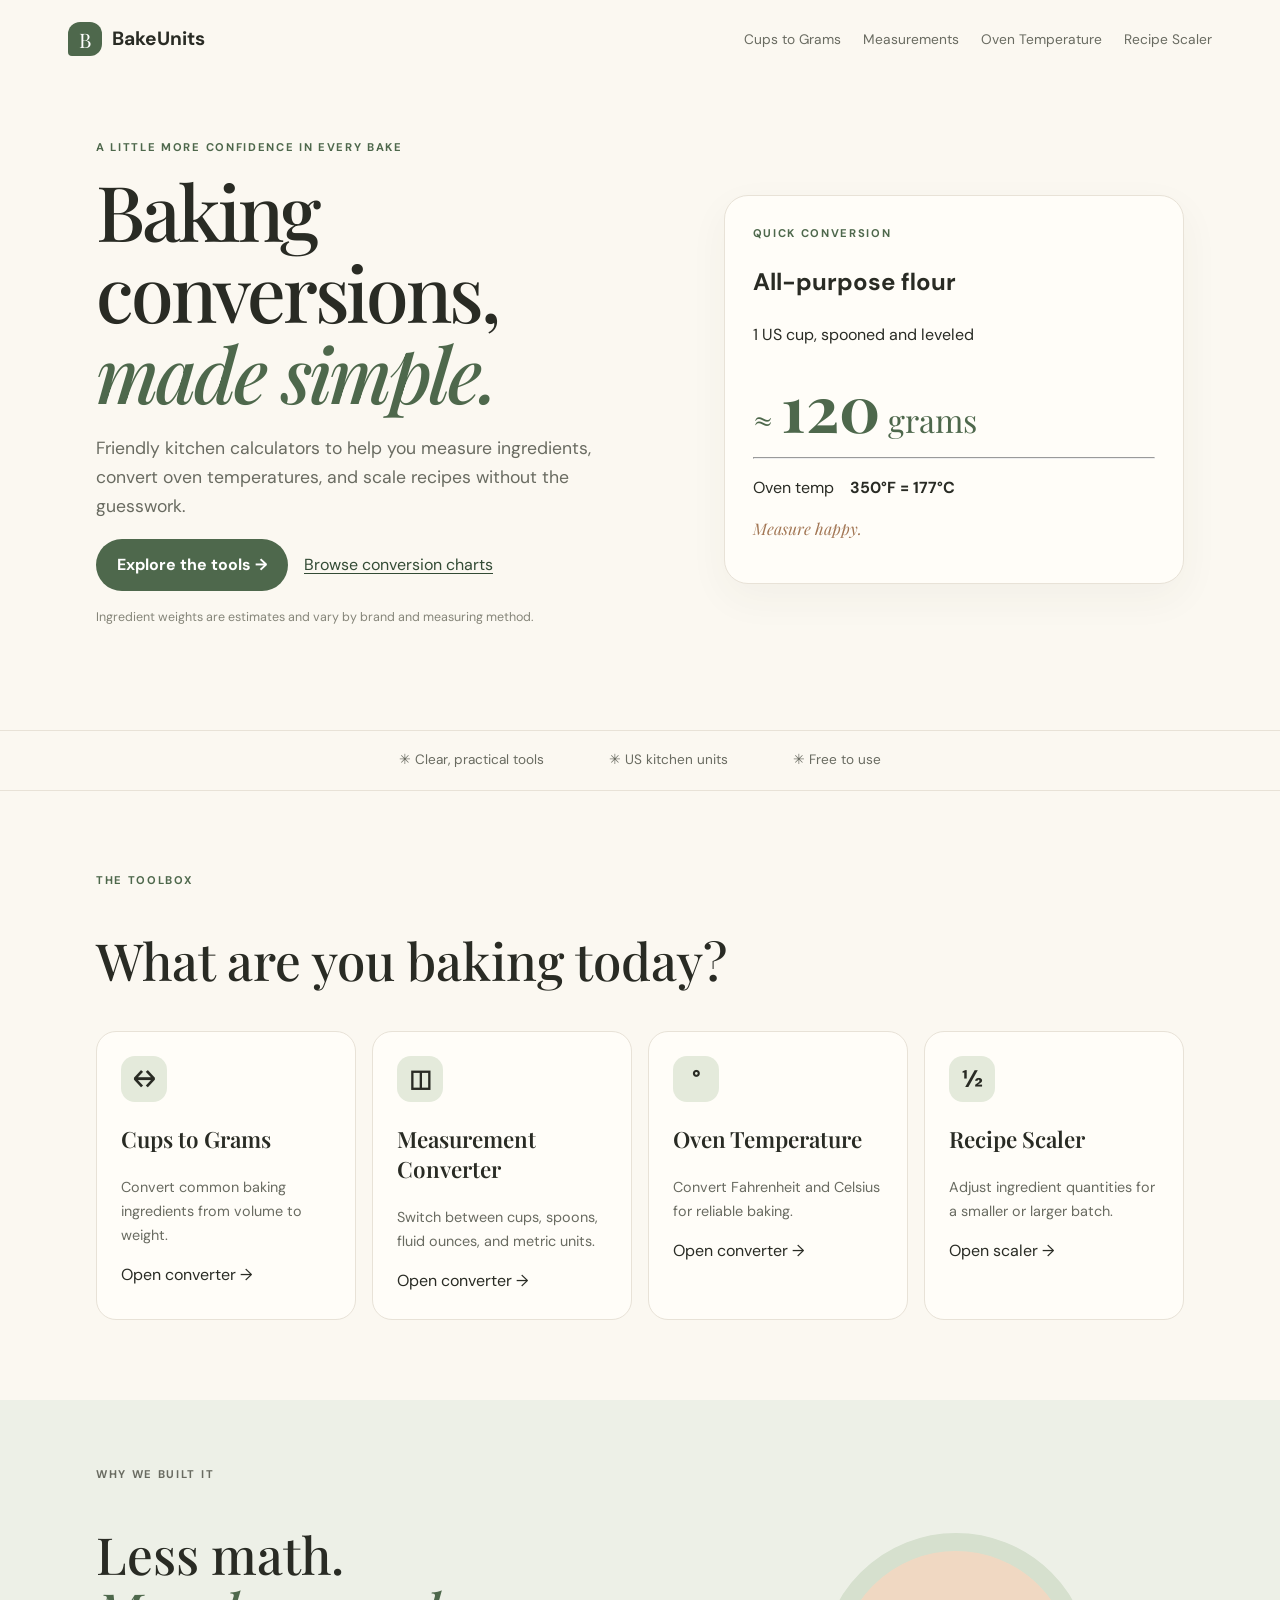
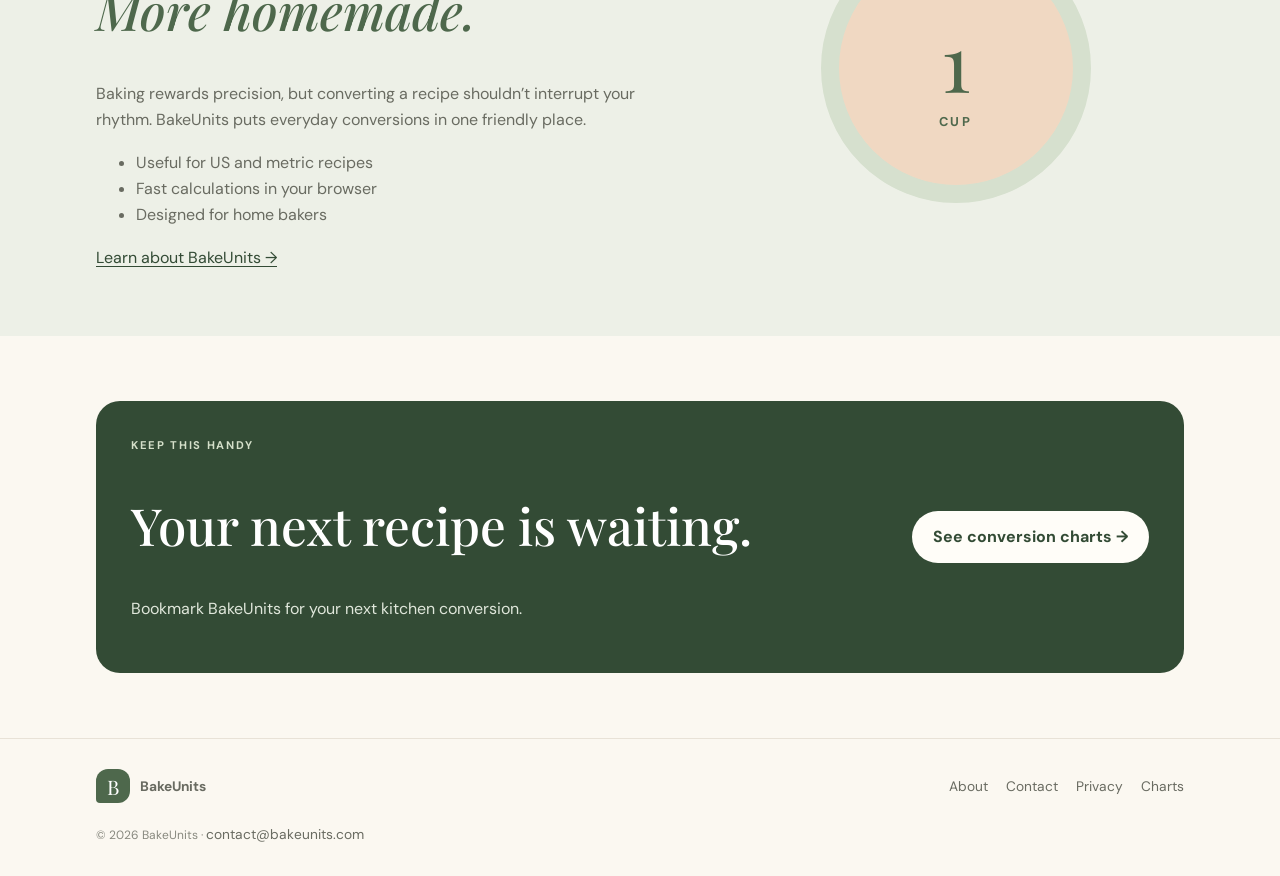
==== commit 4849d0d7: "Add files via upload" ====
--- a/index.html
+++ b/index.html
@@ -1,76 +1,6 @@
-<!doctype html>
-<html lang="en">
-<head>
-  <meta charset="utf-8">
-  <meta name="viewport" content="width=device-width, initial-scale=1">
-  <title>Kitchen & Baking Converters | BakeMath</title>
-  <meta name="description" content="Free kitchen and baking conversion tools for cups, grams, tablespoons, teaspoons, and oven temperatures.">
-  <link rel="canonical" href="https://YOUR-DOMAIN.example/">
-  <link rel="stylesheet" href="styles.css">
-  <script defer src="app.js"></script>
-</head>
-<body>
-<header class="site-header">
-  <a class="brand" href="index.html" aria-label="BakeMath home"><span class="brand-mark">B</span> BakeMath</a>
-  <nav><a href="#tools">Tools</a><a href="about.html">About</a><a href="contact.html">Contact</a></nav>
-</header>
-<main>
-  <section class="hero">
-    <p class="eyebrow">FREE KITCHEN & BAKING TOOLS</p>
-    <h1>Kitchen conversions, made simple.</h1>
-    <p class="hero-copy">Convert common cooking measurements and scale recipes with easy, practical tools.</p>
-    <a class="button" href="#tools">Explore the tools ↓</a>
-  </section>
-
-  <section id="tools" class="section">
-    <div class="section-heading"><div><p class="eyebrow">THE TOOLBOX</p><h2>Choose a converter</h2></div><p class="muted">Free to use · Works on your phone</p></div>
-    <div class="tool-grid">
-      <article class="tool-card">
-        <div class="tool-icon">⚖️</div><h3>Cups to Grams</h3>
-        <p>Estimate ingredient weight by choosing a specific ingredient.</p>
-        <label for="ingredient">Ingredient</label>
-        <select id="ingredient">
-          <option value="flour">All-purpose flour</option><option value="sugar">Granulated sugar</option>
-          <option value="brown">Packed brown sugar</option><option value="powdered">Powdered sugar</option>
-          <option value="butter">Butter</option><option value="cocoa">Cocoa powder</option><option value="water">Water</option>
-        </select>
-        <label for="cups">Cups</label><input id="cups" type="number" min="0" step="any" value="1">
-        <button id="convert-cups" class="button full">Convert to grams</button>
-        <p id="cups-result" class="result" aria-live="polite">1 US cup ≈ 120 g all-purpose flour</p>
-        <p class="fine-print">Approximate values; ingredient packing and measuring methods affect weight.</p>
-      </article>
-      <article class="tool-card">
-        <div class="tool-icon">🌡️</div><h3>Oven Temperature</h3>
-        <p>Convert Fahrenheit and Celsius for recipes.</p>
-        <div class="two-fields"><div><label for="fahrenheit">Fahrenheit (°F)</label><input id="fahrenheit" type="number" value="350" step="any"></div><div><label for="celsius">Celsius (°C)</label><input id="celsius" type="number" value="177" step="any"></div></div>
-        <p id="temp-result" class="result" aria-live="polite">350°F = 176.7°C</p>
-        <p class="fine-print">Conversions use the standard temperature formula and round for display.</p>
-      </article>
-      <article class="tool-card">
-        <div class="tool-icon">🥄</div><h3>Tablespoons & Teaspoons</h3>
-        <p>Switch between common US spoon measurements.</p>
-        <label for="spoon-amount">Amount</label><input id="spoon-amount" type="number" min="0" step="any" value="1">
-        <label for="spoon-direction">Convert</label><select id="spoon-direction"><option value="tbsp-tsp">Tablespoons to teaspoons</option><option value="tsp-tbsp">Teaspoons to tablespoons</option></select>
-        <button id="convert-spoon" class="button full">Convert amount</button>
-        <p id="spoon-result" class="result" aria-live="polite">1 tablespoon = 3 teaspoons</p>
-      </article>
-      <article class="tool-card">
-        <div class="tool-icon">🍰</div><h3>Recipe Scaler</h3>
-        <p>Adjust ingredient quantities to fit your serving needs.</p>
-        <div class="two-fields"><div><label for="original-servings">Original servings</label><input id="original-servings" type="number" min="1" step="1" value="4"></div><div><label for="new-servings">New servings</label><input id="new-servings" type="number" min="1" step="1" value="8"></div></div>
-        <label for="original-amount">Original ingredient amount</label><input id="original-amount" type="number" min="0" step="any" value="2">
-        <button id="scale-recipe" class="button full">Scale amount</button>
-        <p id="scale-result" class="result" aria-live="polite">2 units for 4 servings → 4 units for 8 servings</p>
-        <p class="fine-print">This scales quantity only; cooking time and pan size may need separate adjustments.</p>
-      </article>
-    </div>
-  </section>
-
-  <section class="info-section">
-    <div><p class="eyebrow">A QUICK NOTE</p><h2>Measure with confidence</h2></div>
-    <div><p>Cooking measurements can vary by ingredient, packing, and measuring technique. For baking, a kitchen scale is often the most consistent way to measure dry ingredients.</p><p>Use these converters as helpful estimates, and follow the instructions in your recipe whenever they provide a specific measurement method.</p></div>
-  </section>
-</main>
-<footer class="site-footer"><span>© <span id="year"></span> BakeMath</span><div><a href="about.html">About</a><a href="contact.html">Contact</a><a href="privacy.html">Privacy Policy</a></div></footer>
-</body>
-</html>+<!doctype html><html lang="en"><head><meta charset="utf-8"><meta name="viewport" content="width=device-width,initial-scale=1"><title>Free Kitchen & Baking Converters | BakeUnits</title><meta name="description" content="Convert cups to grams by ingredient, kitchen measurements, oven temperatures, and recipe quantities with free BakeUnits tools."><link rel="canonical" href="https://bakeunits.com/"><link rel="stylesheet" href="styles.css"><script defer src="app.js"></script></head><body><header class="header"><a class="brand" href="index.html"><span class="logo">B</span>BakeUnits</a><nav><a href="cups-to-grams.html">Cups to Grams</a><a href="measurement-converter.html">Measurements</a><a href="temperature-converter.html">Oven Temperature</a><a href="recipe-scaler.html">Recipe Scaler</a></nav></header><main class="">
+<section class="hero"><div><p class="eyebrow">A LITTLE MORE CONFIDENCE IN EVERY BAKE</p><h1>Baking conversions,<br><em>made simple.</em></h1><p class="intro">Friendly kitchen calculators to help you measure ingredients, convert oven temperatures, and scale recipes without the guesswork.</p><p><a class="btn" href="#tools">Explore the tools →</a>　<a href="conversions.html">Browse conversion charts</a></p><p class="fine">Ingredient weights are estimates and vary by brand and measuring method.</p></div><div class="hero-card"><p class="eyebrow">QUICK CONVERSION</p><h2>All-purpose flour</h2><p>1 US cup, spooned and leveled</p><div class="answer">≈ <strong>120</strong> grams</div><hr><p>Oven temp　<strong>350°F = 177°C</strong></p><p class="scribble">Measure happy.</p></div></section>
+<div class="strip"><span>✳ Clear, practical tools</span><span>✳ US kitchen units</span><span>✳ Free to use</span></div>
+<section class="section" id="tools"><p class="eyebrow">THE TOOLBOX</p><h2>What are you baking today?</h2><div class="grid"><a class="tool" href="cups-to-grams.html"><b>↔</b><h3>Cups to Grams</h3><p>Convert common baking ingredients from volume to weight.</p>Open converter →</a><a class="tool" href="measurement-converter.html"><b>◫</b><h3>Measurement Converter</h3><p>Switch between cups, spoons, fluid ounces, and metric units.</p>Open converter →</a><a class="tool" href="temperature-converter.html"><b>°</b><h3>Oven Temperature</h3><p>Convert Fahrenheit and Celsius for reliable baking.</p>Open converter →</a><a class="tool" href="recipe-scaler.html"><b>½</b><h3>Recipe Scaler</h3><p>Adjust ingredient quantities for a smaller or larger batch.</p>Open scaler →</a></div></section>
+<section class="feature"><div><p class="eyebrow">WHY WE BUILT IT</p><h2>Less math.<br><em>More homemade.</em></h2><p>Baking rewards precision, but converting a recipe shouldn’t interrupt your rhythm. BakeUnits puts everyday conversions in one friendly place.</p><ul><li>Useful for US and metric recipes</li><li>Fast calculations in your browser</li><li>Designed for home bakers</li></ul><a href="about.html">Learn about BakeUnits →</a></div><div class="art">1<br><small>CUP</small></div></section>
+<section class="cta"><div><p class="eyebrow">KEEP THIS HANDY</p><h2>Your next recipe is waiting.</h2><p>Bookmark BakeUnits for your next kitchen conversion.</p></div><a class="btn light" href="conversions.html">See conversion charts →</a></section></main><footer class="footer"><a class="brand" href="index.html"><span class="logo">B</span>BakeUnits</a><div><a href="about.html">About</a><a href="contact.html">Contact</a><a href="privacy.html">Privacy</a><a href="conversions.html">Charts</a></div><small>© <span data-year></span> BakeUnits · <a href="mailto:contact@bakeunits.com">contact@bakeunits.com</a></small></footer></body></html>
--- a/styles.css
+++ b/styles.css
@@ -1,3 +1,2 @@
-:root{--ink:#26352c;--muted:#65736a;--green:#386b50;--green-dark:#28513b;--cream:#fbf8f0;--paper:#fffdf8;--line:#e7e4d9;--gold:#e7b85b}
-*{box-sizing:border-box}html{scroll-behavior:smooth}body{margin:0;background:var(--cream);color:var(--ink);font-family:Inter,ui-sans-serif,system-ui,-apple-system,BlinkMacSystemFont,"Segoe UI",sans-serif;line-height:1.6}.site-header{height:auto;min-height:76px;padding:16px max(5vw,20px);display:flex;align-items:center;justify-content:space-between;gap:20px;border-bottom:1px solid var(--line);background:rgba(255,253,248,.92)}.brand{display:flex;align-items:center;gap:10px;color:var(--ink);text-decoration:none;font-weight:800;font-size:1.25rem}.brand-mark{display:grid;place-items:center;width:36px;height:36px;border-radius:12px;background:var(--green);color:white;font-weight:900}.site-header nav,.site-footer div{display:flex;gap:22px;flex-wrap:wrap}.site-header nav a,.site-footer a{color:var(--muted);text-decoration:none;font-size:.94rem}.site-header nav a:hover,.site-footer a:hover{color:var(--green)}.hero{padding:76px 20px 82px;text-align:center;background:radial-gradient(ellipse at top,#f0ead6 0%,var(--cream) 68%)}.eyebrow{font-size:.74rem;letter-spacing:.15em;font-weight:800;color:var(--green);margin:0 0 12px}.hero h1{font-size:clamp(2.3rem,6vw,4.25rem);line-height:1.08;letter-spacing:-.045em;max-width:800px;margin:0 auto 20px}.hero-copy{max-width:600px;margin:0 auto 28px;color:var(--muted);font-size:1.1rem}.button{display:inline-flex;align-items:center;justify-content:center;border:0;border-radius:12px;padding:12px 18px;background:var(--green);color:white;font:inherit;font-weight:750;text-decoration:none;cursor:pointer;transition:background .15s}.button:hover{background:var(--green-dark)}.button:focus-visible,input:focus-visible,select:focus-visible{outline:3px solid var(--gold);outline-offset:2px}.section{max-width:1180px;margin:0 auto;padding:48px 20px 76px}.section-heading{display:flex;justify-content:space-between;align-items:end;gap:20px;margin-bottom:26px}.section h2,.info-section h2{font-size:clamp(1.7rem,3vw,2.3rem);letter-spacing:-.03em;line-height:1.2;margin:0}.muted{color:var(--muted);font-size:.9rem}.tool-grid{display:grid;grid-template-columns:repeat(2,minmax(0,1fr));gap:20px}.tool-card{background:var(--paper);border:1px solid var(--line);border-radius:20px;padding:25px;box-shadow:0 8px 24px rgba(38,53,44,.035)}.tool-icon{font-size:1.65rem;margin-bottom:8px}.tool-card h3{margin:0 0 5px;font-size:1.28rem}.tool-card>p:not(.result):not(.fine-print){margin:0 0 20px;color:var(--muted);font-size:.94rem}.tool-card label{display:block;font-size:.86rem;font-weight:700;margin:12px 0 5px}.tool-card input,.tool-card select{width:100%;min-height:44px;padding:10px 12px;border:1px solid #d9ddd4;border-radius:10px;background:#fff;color:var(--ink);font:inherit}.full{width:100%;margin-top:16px}.result{padding:13px 14px;margin:15px 0 8px;border-radius:10px;background:#eef4eb;color:var(--green-dark);font-weight:800;overflow-wrap:anywhere}.fine-print{font-size:.78rem;color:var(--muted);margin:8px 0 0}.two-fields{display:grid;grid-template-columns:1fr 1fr;gap:12px}.info-section{max-width:1140px;margin:0 auto 70px;padding:34px;display:grid;grid-template-columns:.8fr 1.2fr;gap:30px;border-radius:20px;background:#f0eadb}.info-section p{margin:0 0 12px}.info-section p:last-child{margin-bottom:0}.site-footer{border-top:1px solid var(--line);padding:24px max(5vw,20px);display:flex;justify-content:space-between;gap:18px;flex-wrap:wrap;color:var(--muted);font-size:.88rem}.content-page{max-width:820px;margin:0 auto;padding:64px 22px 90px;min-height:65vh}.content-page h1{font-size:clamp(2rem,5vw,3.3rem);line-height:1.15}.content-page h2{margin-top:30px}.content-page p,.content-page li{color:#4f5d53}.content-page a{color:var(--green)}
-@media(max-width:720px){.site-header{align-items:flex-start;flex-direction:column}.site-header nav{gap:16px}.hero{padding:58px 20px}.section-heading{align-items:flex-start;flex-direction:column}.tool-grid{grid-template-columns:1fr}.tool-card{padding:21px}.info-section{grid-template-columns:1fr;margin:0 16px 50px;padding:24px}.site-footer{flex-direction:column}.two-fields{gap:10px}}
+@import url('https://fonts.googleapis.com/css2?family=DM+Sans:wght@400;500;600;700&family=Playfair+Display:ital,wght@0,500;0,600;1,500&display=swap');
+:root{--ink:#292b24;--muted:#696b61;--cream:#fbf8f1;--paper:#fffdf8;--green:#4e684c;--dark:#334b35;--sage:#e4eadb;--line:#e8e2d7}*{box-sizing:border-box}body{margin:0;background:var(--cream);color:var(--ink);font:16px/1.65 'DM Sans',Arial,sans-serif}a{color:var(--dark);text-underline-offset:3px}.header{max-width:1200px;margin:auto;padding:22px 28px;display:flex;align-items:center;justify-content:space-between;gap:24px}.brand{display:inline-flex;align-items:center;gap:10px;color:var(--ink);text-decoration:none;font-weight:700;font-size:1.2rem}.logo{width:34px;height:34px;display:grid;place-items:center;border-radius:12px 12px 12px 4px;background:var(--green);color:#fff;font:1.25rem 'Playfair Display',serif}.header nav{display:flex;gap:22px;flex-wrap:wrap}.header nav a,.footer a{font-size:.86rem;color:var(--muted);text-decoration:none}.hero{max-width:1144px;margin:25px auto;padding:35px 28px 65px;display:grid;grid-template-columns:1.1fr .9fr;gap:65px;align-items:center}.eyebrow{font-size:.7rem;letter-spacing:.15em;font-weight:700;color:var(--green);margin:0 0 14px}.hero h1,.pageintro h1,.page h1{font:500 clamp(2.8rem,6vw,5rem)/1.05 'Playfair Display',Georgia,serif;letter-spacing:-.04em;margin:0 0 22px}.hero h1 em,.feature h2 em{color:var(--green)}.intro{font-size:1.1rem;color:var(--muted);max-width:520px}.btn{display:inline-block;padding:13px 21px;border-radius:99px;background:var(--green);color:white;text-decoration:none;font-weight:700;border:0;cursor:pointer}.btn:hover{background:var(--dark);color:white}.btn.light{background:var(--paper);color:var(--dark)}.fine{font-size:.78rem;color:#858579}.hero-card,.panel{background:var(--paper);border:1px solid var(--line);border-radius:24px;padding:28px;box-shadow:0 14px 40px #3a3a2a0c}.answer{font:2rem 'Playfair Display',serif;color:var(--green)}.answer strong{font-size:4rem}.scribble{font:italic 1rem 'Playfair Display',serif;color:#a27654}.strip{border-block:1px solid var(--line);padding:18px;display:flex;justify-content:center;gap:65px;flex-wrap:wrap;color:var(--muted);font-size:.85rem}.section{max-width:1144px;margin:auto;padding:80px 28px}.section h2,.feature h2,.cta h2{font:500 clamp(2.2rem,4vw,3.2rem)/1.1 'Playfair Display',serif}.grid{display:grid;grid-template-columns:repeat(4,1fr);gap:16px;margin-top:30px}.tool{background:var(--paper);border:1px solid var(--line);border-radius:20px;padding:24px;color:var(--ink);text-decoration:none;min-height:240px}.tool>b{display:grid;place-items:center;width:46px;height:46px;border-radius:14px;background:var(--sage);font-size:1.5rem}.tool h3{font:600 1.4rem 'Playfair Display',serif}.tool p{color:var(--muted);font-size:.9rem}.feature{background:#edf0e7;padding:65px max(28px,calc((100vw - 1088px)/2));display:grid;grid-template-columns:1fr .8fr;gap:60px;align-items:center}.feature p,.feature li{color:var(--muted)}.art{height:270px;display:grid;place-content:center;text-align:center;background:#f0d8c2;border-radius:50%;width:270px;margin:auto;font:5rem 'Playfair Display',serif;color:var(--green);border:18px solid #d6e0ce}.art small{font:700 .8rem 'DM Sans',sans-serif;letter-spacing:.2em}.cta{max-width:1088px;margin:65px auto;padding:35px;background:var(--dark);border-radius:24px;color:#fff;display:flex;justify-content:space-between;align-items:center;gap:30px}.cta .eyebrow{color:#d4dfc9}.cta p{color:#e0e7db}.footer{border-top:1px solid var(--line);padding:30px max(28px,calc((100vw - 1088px)/2));display:flex;align-items:center;gap:20px;flex-wrap:wrap}.footer>div{display:flex;gap:18px;margin-left:auto}.footer>small{width:100%;font-size:.75rem;color:#88897f}.page{max-width:1000px;margin:auto;padding:35px 28px 85px;min-height:65vh}.pageintro{text-align:center;max-width:760px;margin:10px auto 35px}.pageintro p:last-child{color:var(--muted)}.narrow{max-width:680px;margin:auto}.panel label{display:block;font-weight:700;font-size:.86rem;margin:0 0 8px}.panel input,.panel select,.panel textarea{width:100%;border:1px solid #dcd8cd;background:#fffefa;border-radius:11px;padding:12px;margin-bottom:20px;font:inherit;color:var(--ink)}.unitrow{display:grid;grid-template-columns:1fr 42px 1fr;gap:10px;align-items:end}.swap{height:45px;margin-bottom:20px;border:1px solid var(--line);border-radius:10px;background:var(--sage);font-size:1.3rem}.result{background:var(--sage);border-radius:17px;padding:20px;margin:8px 0 16px}.result small{font-size:.67rem;letter-spacing:.12em;font-weight:700}.result strong{font:600 3rem 'Playfair Display',serif}.result p{font-size:.82rem;color:#5d6c58}.content{margin:45px 0}.content h2,.page h2{font:500 1.8rem 'Playfair Display',serif;margin-top:30px}.content p,.page p{color:var(--muted)}.tablewrap{overflow-x:auto;border:1px solid var(--line);border-radius:14px;background:var(--paper)}table{border-collapse:collapse;width:100%;min-width:400px;text-align:left}th,td{padding:12px 16px;border-bottom:1px solid var(--line)}th{background:#f1f0e8;color:var(--dark)}td{font-size:.9rem}tr:last-child td{border:0}.presets{display:flex;gap:8px;flex-wrap:wrap;margin-bottom:10px}.presets button{padding:8px 14px;border:1px solid var(--line);border-radius:30px;background:#f2f1e9;cursor:pointer}.lead{font-size:1.2rem}.tip{background:#f6eadc;padding:20px;border-radius:14px}.email{font-size:1.1rem;font-weight:700}@media(max-width:850px){.header{align-items:flex-start;flex-direction:column}.hero{grid-template-columns:1fr;gap:30px;margin-top:0}.grid{grid-template-columns:repeat(2,1fr)}.feature{grid-template-columns:1fr;gap:20px}.cta{margin:40px 20px}.strip{gap:20px}.footer>div{margin-left:0}}@media(max-width:560px){.header{padding:17px 20px}.header nav{gap:8px 14px}.header nav a{font-size:.78rem}.hero{padding:20px 20px 45px}.hero h1{font-size:3rem}.section{padding:55px 20px}.grid{grid-template-columns:1fr}.feature{padding:45px 20px}.cta{align-items:flex-start;flex-direction:column;padding:28px}.page{padding:25px 20px 60px}.panel{padding:20px}.unitrow{grid-template-columns:1fr 34px 1fr;gap:5px}.unitrow select{font-size:.8rem;padding:9px 5px}.footer{padding:25px 20px}.footer>div{flex-wrap:wrap}.result strong{font-size:2.6rem}}
